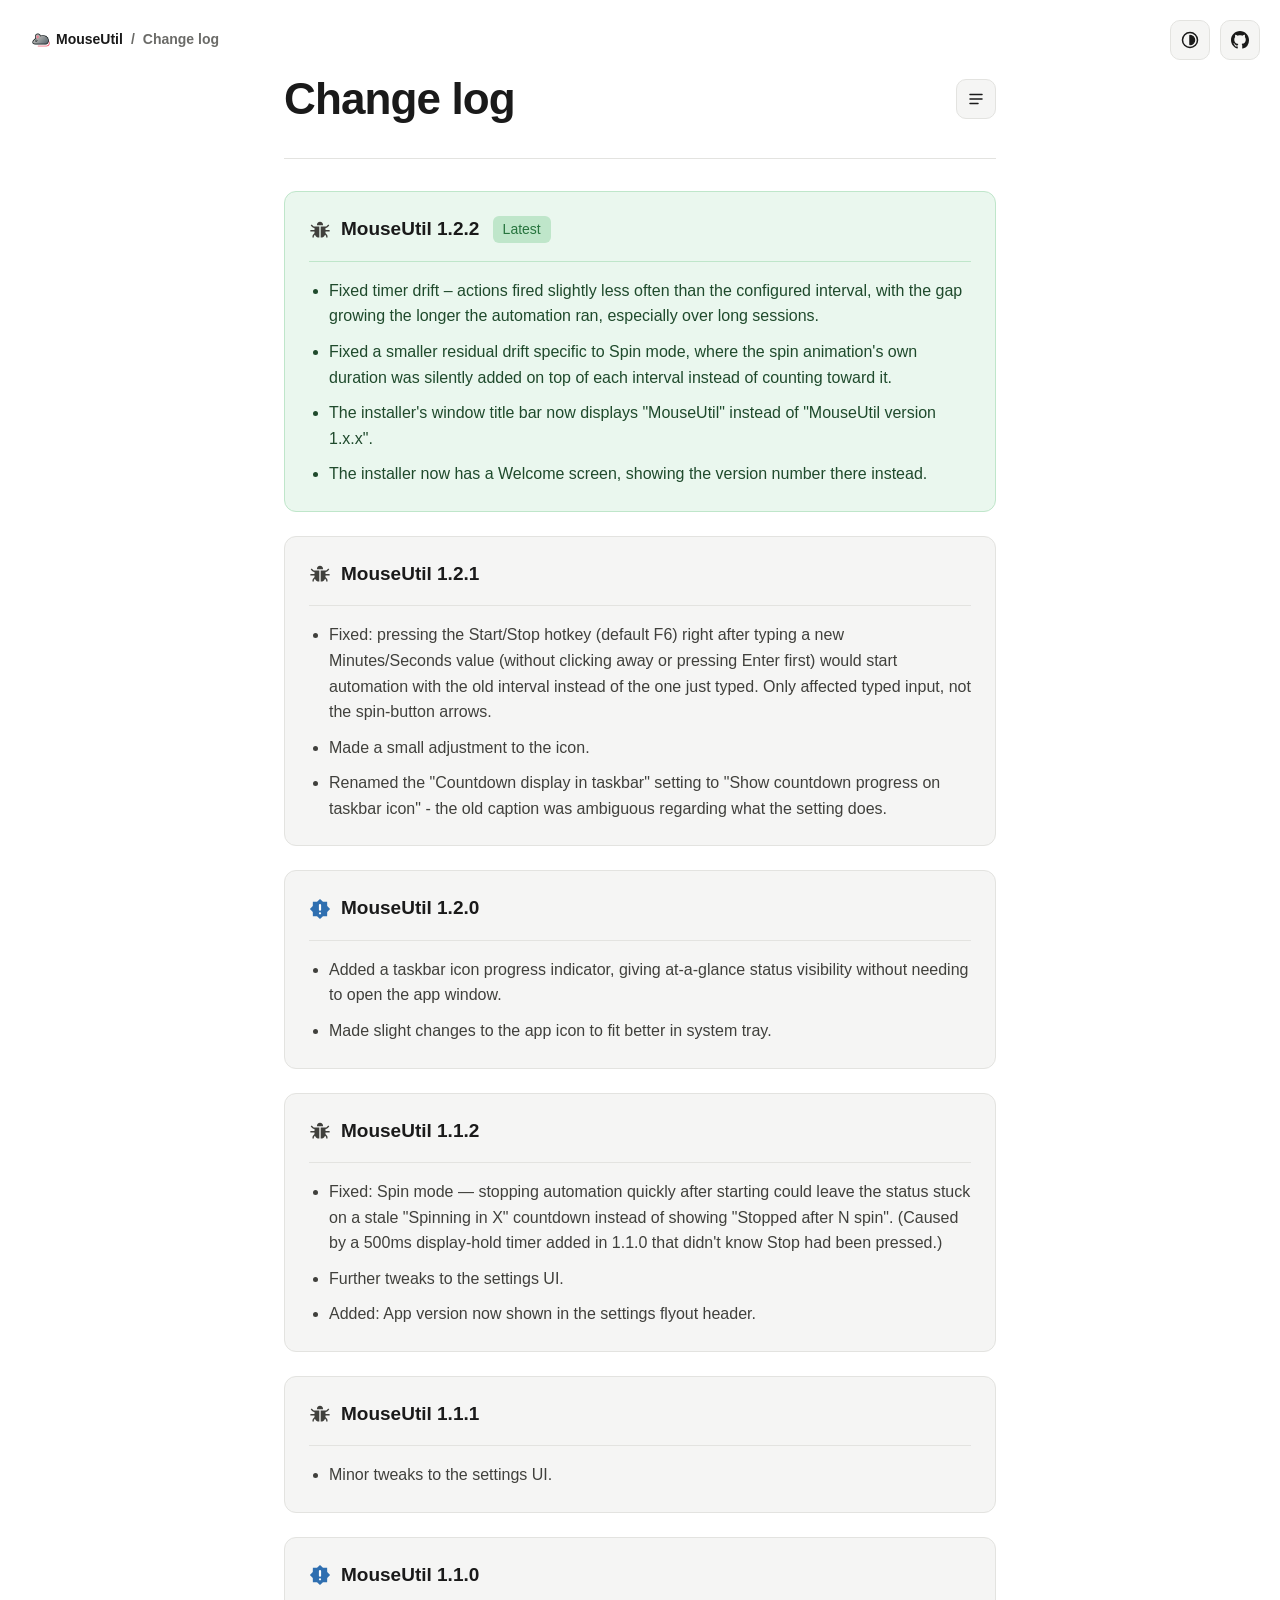
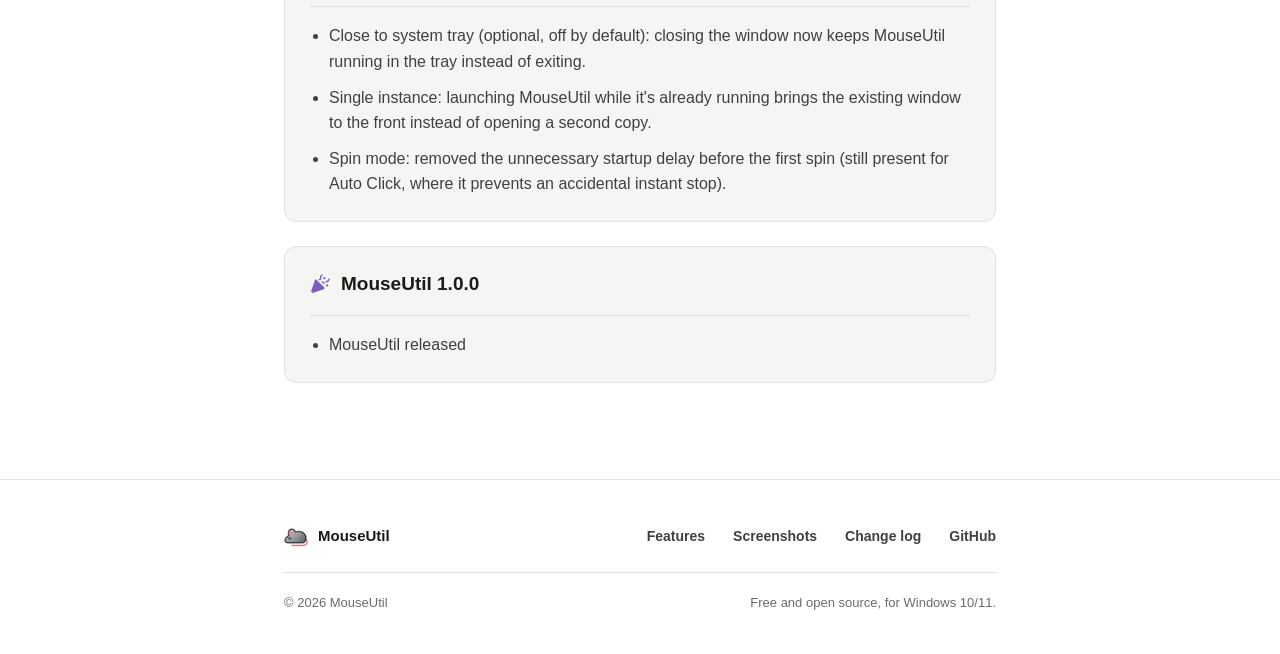
==== changelog.html @ 8df96397 "Add files via upload" ====
<!DOCTYPE html>
<html lang="en">
<head>
<meta charset="UTF-8">
<meta name="viewport" content="width=device-width, initial-scale=1.0">
<title>Change log · MouseUtil</title>
<link rel="stylesheet" href="theme.css">
<script>
(function(){
  try{
    var p = localStorage.getItem('mouseutil-theme');
    var eff = (p === 'light' || p === 'dark') ? p : (window.matchMedia('(prefers-color-scheme: light)').matches ? 'light' : 'dark');
    document.documentElement.setAttribute('data-theme', eff);
  }catch(e){}
})();
</script>
<style>
  *{box-sizing:border-box;}
  body{
    margin:0;
    background:var(--bg);
    color:var(--text);
    font-family: -apple-system, BlinkMacSystemFont, "Segoe UI", Roboto, Helvetica, Arial, sans-serif;
    line-height:1.6;
  }
  .wrap{
    max-width:760px;
    margin:0 auto;
    padding:64px 24px 72px;
  }
  h1{
    font-size:44px;
    font-weight:800;
    letter-spacing:-0.02em;
    margin:0;
  }
  .changelog-title-row{
    display:flex;
    align-items:center;
    justify-content:space-between;
    gap:16px;
    margin:0 0 24px;
  }
  .changelog-menu-wrap{
    position:relative;
    flex-shrink:0;
  }
  /* On this page the theme dropdown opens below the button (matching the
     releases jump-menu direction) instead of the site-wide left-opening
     default in theme.css. #theme-menu's id specificity wins over the
     .theme-menu class rules there, including their mobile media query. */
  #theme-menu{
    top:100%;
    right:0;
    left:auto;
    margin-right:0;
    margin-top:8px;
  }
  #changelog-menu-toggle:hover{
    border-color: var(--icon-accent);
    background: linear-gradient(color-mix(in srgb, var(--icon-accent) 15%, transparent), color-mix(in srgb, var(--icon-accent) 15%, transparent)), var(--card);
    color: var(--icon-accent);
  }
  #changelog-menu-toggle:active{
    border-color: var(--icon-accent);
    background: linear-gradient(color-mix(in srgb, var(--icon-accent) 28%, transparent), color-mix(in srgb, var(--icon-accent) 28%, transparent)), var(--card);
    color: var(--icon-accent);
  }
  .changelog-menu{
    position:absolute;
    top:100%;
    right:0;
    margin-top:8px;
    min-width:200px;
    max-height:320px;
    overflow-y:auto;
    background:var(--card);
    border:1px solid var(--border);
    border-radius:10px;
    padding:6px;
    display:none;
    flex-direction:column;
    gap:2px;
    box-shadow:0 10px 28px var(--shadow);
    z-index:1000;
  }
  .changelog-menu.open{
    display:flex;
  }
  .entry{
    scroll-margin-top:96px;
  }
  .divider{
    border:none;
    border-top:1px solid var(--border);
    margin:0 0 32px;
  }
  .entry{
    border:1px solid var(--border);
    background:var(--card);
    border-radius:12px;
    padding:22px 24px 24px;
    margin-bottom:24px;
  }
  .entry.latest{
    background:var(--green-bg);
    border-color:var(--green-border);
  }
  .entry-head{
    display:flex;
    align-items:center;
    gap:10px;
    margin-bottom:16px;
  }
  .entry-icon{
    width:22px;
    height:22px;
    display:inline-flex;
    align-items:center;
    justify-content:center;
    flex-shrink:0;
  }
  .entry-icon svg{
    width:100%;
    height:100%;
    display:block;
  }
  .icon-party{ color:var(--green); }
  .icon-badge{ color:var(--blue); }
  .icon-bug{ color:var(--text-secondary); }
  .icon-purple{ color:var(--purple); }
  [data-theme="dark"] .entry:not(.latest){
    background:#272725;
    border-color:#3a3a37;
  }
  [data-theme="dark"] .entry:not(.latest) .entry-divider{
    border-top-color:#454540;
  }
  .entry-title{
    font-size:19px;
    font-weight:700;
  }
  .latest-tag{
    display:inline-flex;
    align-items:center;
    color:var(--latest);
    font-weight:400;
    font-size:14px;
    background:var(--green-border);
    border-radius:6px;
    padding:2px 10px;
    margin-left:8px;
    position:relative;
    top:-1px;
  }
  .entry-divider{
    border:none;
    border-top:1px solid var(--border);
    margin:0 0 16px;
    opacity:1;
  }
  .entry.latest .entry-divider{
    border-top-color:var(--green-border);
  }
  [data-theme="light"] .latest-tag{
    color:#27743e;
  }
  ul{
    margin:0;
    padding-left:20px;
    color:var(--text-secondary);
  }
  .entry.latest ul{
    color:var(--latest-text);
  }
  li{
    margin-bottom:10px;
    font-size:16px;
  }
  li:last-child{
    margin-bottom:0;
  }
  @media (max-width:600px){
    h1{font-size:34px;}
    .wrap{padding:48px 20px 48px;}
    .entry{padding:18px 18px 20px;}
    .entry.latest .entry-head{
      position:relative;
    }
    .entry.latest .entry-title{
      padding-right:64px;
    }
    .entry.latest .latest-tag{
      position:absolute;
      top:50%;
      right:0;
      margin-left:0;
      transform:translateY(-50%);
    }
  }

  /* ============ FOOTER ============ */
  /* shared footer styles live in theme.css; this page's content column is narrower */
  .footer-inner{ max-width:760px; }
</style>
</head>
<body>
  <div class="breadcrumb">
    <a href="https://mouseutil.github.io" class="breadcrumb-link">
      <img src="logo-breadcrumbs.png" alt="" class="breadcrumb-logo">
      MouseUtil
    </a>
    <span class="breadcrumb-sep">/</span>
    <span class="breadcrumb-current">Change log</span>
  </div>
  <div class="top-bar">
    <div class="theme-switcher">
      <button id="theme-toggle" class="icon-btn" aria-haspopup="listbox" aria-expanded="false" aria-label="Change theme">
        <span class="theme-icon" aria-hidden="true"></span>
      </button>
      <div class="theme-menu" id="theme-menu" role="listbox">
        <button class="theme-option" data-value="light" role="option" aria-selected="false">
          <svg viewBox="0 0 24 24" fill="none" stroke="currentColor" stroke-width="2" stroke-linecap="round" stroke-linejoin="round"><circle cx="12" cy="12" r="4"></circle><line x1="12" y1="2" x2="12" y2="4"></line><line x1="12" y1="20" x2="12" y2="22"></line><line x1="4.22" y1="4.22" x2="5.64" y2="5.64"></line><line x1="18.36" y1="18.36" x2="19.78" y2="19.78"></line><line x1="2" y1="12" x2="4" y2="12"></line><line x1="20" y1="12" x2="22" y2="12"></line><line x1="4.22" y1="19.78" x2="5.64" y2="18.36"></line><line x1="18.36" y1="5.64" x2="19.78" y2="4.22"></line></svg>
          <span>Light</span>
        </button>
        <button class="theme-option" data-value="dark" role="option" aria-selected="false">
          <svg viewBox="0 0 24 24" fill="none" stroke="currentColor" stroke-width="2" stroke-linecap="round" stroke-linejoin="round"><path d="M21 12.79A9 9 0 1 1 11.21 3 7 7 0 0 0 21 12.79z"></path></svg>
          <span>Dark</span>
        </button>
        <button class="theme-option" data-value="system" role="option" aria-selected="false">
          <svg viewBox="0 0 24 24" fill="none" stroke="currentColor" stroke-width="2" stroke-linecap="round" stroke-linejoin="round"><rect x="2" y="3" width="20" height="14" rx="2"></rect><line x1="8" y1="21" x2="16" y2="21"></line><line x1="12" y1="17" x2="12" y2="21"></line></svg>
          <span>System</span>
        </button>
      </div>
    </div>
    <a href="https://github.com/MouseUtil/MouseUtil" class="icon-btn" aria-label="GitHub" target="_blank" rel="noopener noreferrer">
      <svg viewBox="0 0 24 24" fill="currentColor"><path d="M12 0C5.37 0 0 5.37 0 12c0 5.31 3.435 9.795 8.205 11.385.6.105.825-.255.825-.57 0-.285-.015-1.23-.015-2.235-3.015.555-3.795-.735-4.035-1.41-.135-.345-.72-1.41-1.23-1.695-.42-.225-1.02-.78-.015-.795.945-.015 1.62.87 1.845 1.23 1.08 1.815 2.805 1.305 3.495.99.105-.78.42-1.305.765-1.605-2.67-.3-5.46-1.335-5.46-5.925 0-1.305.465-2.385 1.23-3.225-.12-.3-.54-1.53.12-3.18 0 0 1.005-.315 3.3 1.23.96-.27 1.98-.405 3-.405s2.04.135 3 .405c2.295-1.56 3.3-1.23 3.3-1.23.66 1.65.24 2.88.12 3.18.765.84 1.23 1.905 1.23 3.225 0 4.605-2.805 5.625-5.475 5.925.435.375.81 1.11.81 2.25 0 1.635-.015 2.945-.015 3.35 0 .315.225.69.825.57A12.02 12.02 0 0024 12c0-6.63-5.37-12-12-12z"/></svg>
    </a>
  </div>
  <div class="wrap">
    <div class="changelog-title-row">
      <h1>Change log</h1>
      <div class="changelog-menu-wrap" id="changelog-menu-wrap">
        <button id="changelog-menu-toggle" class="icon-btn" aria-haspopup="listbox" aria-expanded="false" aria-label="Jump to a version">
          <svg viewBox="0 0 24 24" fill="none" stroke="currentColor" stroke-width="2" stroke-linecap="round">
            <line x1="4" y1="6" x2="20" y2="6"></line>
            <line x1="4" y1="12" x2="20" y2="12"></line>
            <line x1="4" y1="18" x2="14.7" y2="18"></line>
          </svg>
        </button>
        <div class="changelog-menu" id="changelog-menu" role="listbox">
          <button class="theme-option" role="option" data-target="v1-2-2">MouseUtil 1.2.2</button>
          <button class="theme-option" role="option" data-target="v1-2-1">MouseUtil 1.2.1</button>
          <button class="theme-option" role="option" data-target="v1-2-0">MouseUtil 1.2.0</button>
          <button class="theme-option" role="option" data-target="v1-1-2">MouseUtil 1.1.2</button>
          <button class="theme-option" role="option" data-target="v1-1-1">MouseUtil 1.1.1</button>
          <button class="theme-option" role="option" data-target="v1-1-0">MouseUtil 1.1.0</button>
          <button class="theme-option" role="option" data-target="v1-0-0">MouseUtil 1.0.0</button>
        </div>
      </div>
    </div>
    <hr class="divider">

    <div class="entry latest" id="v1-2-2">
      <div class="entry-head">
        <span class="entry-icon icon-bug"><svg viewBox="0 0 20 20" fill="none" xmlns="http://www.w3.org/2000/svg"><path d="M10 2.5c-1.734 0-2.812 1.197-2.812 3.125h5.625C12.813 3.697 11.734 2.5 10 2.5m5 8.75h3.75V10H15V8.122c.856-.019 1.494-.294 2.113-.913l1.325-1.325L17.553 5l-1.325 1.325c-.406.406-.753.55-1.325.55h-4.278v10c1.922 0 3.322-.975 3.969-2.647l.481.481c.406.407.55.754.55 1.325v.841h1.25v-.84c0-.907-.275-1.57-.916-2.21l-1.018-1.019q.057-.445.059-.931zM3.772 6.325 2.447 5l-.885.884L2.889 7.21c.618.62 1.256.891 2.112.913V10H1.25v1.25H5v.625q.002.486.06.931l-1.02 1.019c-.64.64-.915 1.303-.915 2.21v.84h1.25v-.84c0-.572.144-.922.55-1.326l.481-.48c.65 1.671 2.047 2.646 3.969 2.646v-10H5.097c-.572 0-.922-.144-1.325-.55" fill="currentColor"/></svg></span>
        <span class="entry-title">MouseUtil 1.2.2 <span class="latest-tag">Latest</span></span>
      </div>
      <hr class="entry-divider">
      <ul>
        <li>Fixed timer drift – actions fired slightly less often than the configured interval, with the gap growing the longer the automation ran, especially over long sessions.</li>
        <li>Fixed a smaller residual drift specific to Spin mode, where the spin animation's own duration was silently added on top of each interval instead of counting toward it.</li>
        <li>The installer's window title bar now displays "MouseUtil" instead of "MouseUtil version 1.x.x".</li>
        <li>The installer now has a Welcome screen, showing the version number there instead.</li>
      </ul>
    </div>

    <div class="entry" id="v1-2-1">
      <div class="entry-head">
        <span class="entry-icon icon-bug"><svg viewBox="0 0 20 20" fill="none" xmlns="http://www.w3.org/2000/svg"><path d="M10 2.5c-1.734 0-2.812 1.197-2.812 3.125h5.625C12.813 3.697 11.734 2.5 10 2.5m5 8.75h3.75V10H15V8.122c.856-.019 1.494-.294 2.113-.913l1.325-1.325L17.553 5l-1.325 1.325c-.406.406-.753.55-1.325.55h-4.278v10c1.922 0 3.322-.975 3.969-2.647l.481.481c.406.407.55.754.55 1.325v.841h1.25v-.84c0-.907-.275-1.57-.916-2.21l-1.018-1.019q.057-.445.059-.931zM3.772 6.325 2.447 5l-.885.884L2.889 7.21c.618.62 1.256.891 2.112.913V10H1.25v1.25H5v.625q.002.486.06.931l-1.02 1.019c-.64.64-.915 1.303-.915 2.21v.84h1.25v-.84c0-.572.144-.922.55-1.326l.481-.48c.65 1.671 2.047 2.646 3.969 2.646v-10H5.097c-.572 0-.922-.144-1.325-.55" fill="currentColor"/></svg></span>
        <span class="entry-title">MouseUtil 1.2.1</span>
      </div>
      <hr class="entry-divider">
      <ul>
        <li>Fixed: pressing the Start/Stop hotkey (default F6) right after typing a new Minutes/Seconds value (without clicking away or pressing Enter first) would start automation with the old interval instead of the one just typed. Only affected typed input, not the spin-button arrows.</li>
        <li>Made a small adjustment to the icon.</li>
        <li>Renamed the "Countdown display in taskbar" setting to "Show countdown progress on taskbar icon" - the old caption was ambiguous regarding what the setting does.</li>
      </ul>
    </div>

    <div class="entry" id="v1-2-0">
      <div class="entry-head">
        <span class="entry-icon icon-badge"><svg viewBox="0 0 24 24" xmlns="http://www.w3.org/2000/svg"><polygon points="23,12 19.85,8.75 19.78,4.22 15.25,4.15 12,1 8.75,4.15 4.22,4.22 4.15,8.75 1,12 4.15,15.25 4.22,19.78 8.75,19.85 12,23 15.25,19.85 19.78,19.78 19.85,15.25" fill="currentColor"></polygon><rect x="10.8" y="6.5" width="2.4" height="7.5" rx="1.2" fill="#fff"></rect><rect x="10.8" y="15.5" width="2.4" height="2.4" rx="1.2" fill="#fff"></rect></svg></span>
        <span class="entry-title">MouseUtil 1.2.0</span>
      </div>
      <hr class="entry-divider">
      <ul>
        <li>Added a taskbar icon progress indicator, giving at-a-glance status visibility without needing to open the app window.</li>
        <li>Made slight changes to the app icon to fit better in system tray.</li>
      </ul>
    </div>

    <div class="entry" id="v1-1-2">
      <div class="entry-head">
        <span class="entry-icon icon-bug"><svg viewBox="0 0 20 20" fill="none" xmlns="http://www.w3.org/2000/svg"><path d="M10 2.5c-1.734 0-2.812 1.197-2.812 3.125h5.625C12.813 3.697 11.734 2.5 10 2.5m5 8.75h3.75V10H15V8.122c.856-.019 1.494-.294 2.113-.913l1.325-1.325L17.553 5l-1.325 1.325c-.406.406-.753.55-1.325.55h-4.278v10c1.922 0 3.322-.975 3.969-2.647l.481.481c.406.407.55.754.55 1.325v.841h1.25v-.84c0-.907-.275-1.57-.916-2.21l-1.018-1.019q.057-.445.059-.931zM3.772 6.325 2.447 5l-.885.884L2.889 7.21c.618.62 1.256.891 2.112.913V10H1.25v1.25H5v.625q.002.486.06.931l-1.02 1.019c-.64.64-.915 1.303-.915 2.21v.84h1.25v-.84c0-.572.144-.922.55-1.326l.481-.48c.65 1.671 2.047 2.646 3.969 2.646v-10H5.097c-.572 0-.922-.144-1.325-.55" fill="currentColor"/></svg></span>
        <span class="entry-title">MouseUtil 1.1.2</span>
      </div>
      <hr class="entry-divider">
      <ul>
        <li>Fixed: Spin mode — stopping automation quickly after starting could leave the status stuck on a stale "Spinning in X" countdown instead of showing "Stopped after N spin". (Caused by a 500ms display-hold timer added in 1.1.0 that didn't know Stop had been pressed.)</li>
        <li>Further tweaks to the settings UI.</li>
        <li>Added: App version now shown in the settings flyout header.</li>
      </ul>
    </div>

    <div class="entry" id="v1-1-1">
      <div class="entry-head">
        <span class="entry-icon icon-bug"><svg viewBox="0 0 20 20" fill="none" xmlns="http://www.w3.org/2000/svg"><path d="M10 2.5c-1.734 0-2.812 1.197-2.812 3.125h5.625C12.813 3.697 11.734 2.5 10 2.5m5 8.75h3.75V10H15V8.122c.856-.019 1.494-.294 2.113-.913l1.325-1.325L17.553 5l-1.325 1.325c-.406.406-.753.55-1.325.55h-4.278v10c1.922 0 3.322-.975 3.969-2.647l.481.481c.406.407.55.754.55 1.325v.841h1.25v-.84c0-.907-.275-1.57-.916-2.21l-1.018-1.019q.057-.445.059-.931zM3.772 6.325 2.447 5l-.885.884L2.889 7.21c.618.62 1.256.891 2.112.913V10H1.25v1.25H5v.625q.002.486.06.931l-1.02 1.019c-.64.64-.915 1.303-.915 2.21v.84h1.25v-.84c0-.572.144-.922.55-1.326l.481-.48c.65 1.671 2.047 2.646 3.969 2.646v-10H5.097c-.572 0-.922-.144-1.325-.55" fill="currentColor"/></svg></span>
        <span class="entry-title">MouseUtil 1.1.1</span>
      </div>
      <hr class="entry-divider">
      <ul>
        <li>Minor tweaks to the settings UI.</li>
      </ul>
    </div>

    <div class="entry" id="v1-1-0">
      <div class="entry-head">
        <span class="entry-icon icon-badge"><svg viewBox="0 0 24 24" xmlns="http://www.w3.org/2000/svg"><polygon points="23,12 19.85,8.75 19.78,4.22 15.25,4.15 12,1 8.75,4.15 4.22,4.22 4.15,8.75 1,12 4.15,15.25 4.22,19.78 8.75,19.85 12,23 15.25,19.85 19.78,19.78 19.85,15.25" fill="currentColor"></polygon><rect x="10.8" y="6.5" width="2.4" height="7.5" rx="1.2" fill="#fff"></rect><rect x="10.8" y="15.5" width="2.4" height="2.4" rx="1.2" fill="#fff"></rect></svg></span>
        <span class="entry-title">MouseUtil 1.1.0</span>
      </div>
      <hr class="entry-divider">
      <ul>
        <li>Close to system tray (optional, off by default): closing the window now keeps MouseUtil running in the tray instead of exiting.</li>
        <li>Single instance: launching MouseUtil while it's already running brings the existing window to the front instead of opening a second copy.</li>
        <li>Spin mode: removed the unnecessary startup delay before the first spin (still present for Auto Click, where it prevents an accidental instant stop).</li>
      </ul>
    </div>

    <div class="entry" id="v1-0-0">
      <div class="entry-head">
        <span class="entry-icon icon-purple"><svg viewBox="0 0 20 20" xmlns="http://www.w3.org/2000/svg" fill="currentColor"><path d="m12.134 7.188 2.241 2.24-.884.884-2.241-2.24zm-6.821-.625L1.874 16.874l1.25 1.25 10.313-3.437.937-.938L6.25 5.625zm5.937-2.188V3.75c0-.9.35-1.25 1.25-1.25V1.25c-1.672 0-2.5.828-2.5 2.5v.625c0 .9-.35 1.25-1.25 1.25v1.25c1.672 0 2.5-.828 2.5-2.5M17.5 5c0 1.588-.913 2.5-2.5 2.5v1.25c2.278 0 3.75-1.472 3.75-3.75zm-3.437-1.25a.936.936 0 0 0-.938.938c0 .518.419.937.938.937A.936.936 0 0 0 15 4.688a.936.936 0 0 0-.937-.938m2.5 6.563a.936.936 0 0 0-.938.937c0 .519.419.938.938.938a.936.936 0 0 0 .937-.938.936.936 0 0 0-.937-.937"/></svg></span>
        <span class="entry-title">MouseUtil 1.0.0</span>
      </div>
      <hr class="entry-divider">
      <ul>
        <li>MouseUtil released</li>
      </ul>
    </div>

  </div>

  <footer class="site-footer">
    <div class="footer-inner">
      <div class="footer-row">
        <a href="index.html" class="footer-brand">
          <img src="logo-breadcrumbs.png" alt="">
          MouseUtil
        </a>
        <div class="footer-links">
          <a href="features.html">Features</a>
          <a href="screenshots.html">Screenshots</a>
          <a href="changelog.html">Change log</a>
          <a href="https://github.com/MouseUtil/MouseUtil" target="_blank" rel="noopener noreferrer">GitHub</a>
        </div>
      </div>
      <div class="footer-bottom">
        <span>© 2026 MouseUtil</span>
        <span>Free and open source, for Windows 10/11.</span>
      </div>
    </div>
  </footer>

  <script src="theme.js"></script>
  <script>
  (function(){
    var wrap = document.getElementById('changelog-menu-wrap');
    var titleRow = document.querySelector('.changelog-title-row');
    var topBar = document.querySelector('.top-bar');
    var themeSwitcher = document.querySelector('.theme-switcher');
    var toggle = document.getElementById('changelog-menu-toggle');
    var menu = document.getElementById('changelog-menu');
    if (!wrap || !titleRow || !topBar || !themeSwitcher || !toggle || !menu) return;

    var originalParent = wrap.parentNode;
    var originalNext = wrap.nextSibling;
    var pinned = false;
    var mobileQuery = window.matchMedia('(max-width:600px)');

    // When a dropdown option is picked, the button is force-pinned next to
    // the other top-bar buttons regardless of scroll position, until the
    // user scrolls back to the very top of the page.
    var forcedPinByMenu = false;
    var TOP_TOLERANCE = 4;
    // Guards against the case where scrollIntoView's own landing position
    // (e.g. for entries already near the top of the page) is itself within
    // TOP_TOLERANCE of 0 — without this, that landing would be mistaken for
    // the user manually scrolling back to the top and immediately undo the
    // pin it just set.
    var MENU_CLICK_COOLDOWN_MS = 600;
    var menuClickCooldownUntil = 0;

    function pin(){
      if (pinned) return;
      pinned = true;
      topBar.insertBefore(wrap, themeSwitcher);
    }
    function unpin(){
      if (!pinned) return;
      pinned = false;
      originalParent.insertBefore(wrap, originalNext);
    }
    function closeMenu(){
      menu.classList.remove('open');
      toggle.setAttribute('aria-expanded', 'false');
    }

    function update(){
      if (mobileQuery.matches){
        pin();
        return;
      }

      if (forcedPinByMenu){
        if (Date.now() >= menuClickCooldownUntil && window.scrollY <= TOP_TOLERANCE){
          forcedPinByMenu = false;
          // Fall through to the normal logic below, which will unpin since
          // we're back at the top.
        } else {
          pin();
          return;
        }
      }

      var titleRect = titleRow.getBoundingClientRect();
      var scrollThreshold = titleRect.bottom + window.scrollY;
      var pastScroll = window.scrollY > scrollThreshold;

      // Where the button's right edge would sit if inline (stable regardless
      // of whether it's currently there, since the flex row's own width
      // doesn't depend on how many children it has).
      var buttonRight = titleRect.right;

      // Left edge of the theme+GitHub cluster, corrected to exclude the
      // hamburger's own contribution when it's currently pinned (so the gap
      // measurement reflects the "unpinned" layout consistently).
      var topBarLeft = topBar.getBoundingClientRect().left;
      if (pinned){
        var wrapWidth = wrap.getBoundingClientRect().width;
        var gapPx = parseFloat(getComputedStyle(topBar).gap) || 10;
        topBarLeft += wrapWidth + gapPx;
      }

      var gap = topBarLeft - buttonRight;
      var MIN_GAP_PIN = 24;
      var MIN_GAP_UNPIN = 40;
      var crowded = pinned ? (gap < MIN_GAP_UNPIN) : (gap < MIN_GAP_PIN);

      if (pastScroll || crowded) pin(); else unpin();
    }

    window.addEventListener('scroll', update, { passive: true });
    window.addEventListener('resize', update);
    update();

    if (window.MouseUtilDropdowns) window.MouseUtilDropdowns.register(closeMenu);

    toggle.addEventListener('click', function(e){
      e.stopPropagation();
      var isOpen = menu.classList.contains('open');
      if (isOpen) closeMenu();
      else {
        if (window.MouseUtilDropdowns) window.MouseUtilDropdowns.closeOthers(closeMenu);
        menu.classList.add('open');
        toggle.setAttribute('aria-expanded', 'true');
      }
    });

    document.addEventListener('click', function(e){
      if (!wrap.contains(e.target)) closeMenu();
    });

    document.addEventListener('keydown', function(e){
      if (e.key === 'Escape') closeMenu();
    });

    menu.querySelectorAll('[data-target]').forEach(function(opt){
      opt.addEventListener('click', function(){
        var target = document.getElementById(opt.getAttribute('data-target'));
        if (target) target.scrollIntoView({ behavior: 'smooth', block: 'start' });
        forcedPinByMenu = true;
        menuClickCooldownUntil = Date.now() + MENU_CLICK_COOLDOWN_MS;
        pin();
        closeMenu();
      });
    });
  })();
  </script>
</body>
</html>
---- theme.css ----
/* Shared theme variables + toggle dropdown styling, used by all MouseUtil pages */

:root,
[data-theme="dark"]{
  --bg: #191919;
  --text: #f5f5f4;
  --text-secondary: #d4d4d1;
  --muted: #9a9a97;
  --border: #2c2c29;
  --green: #4fae63;
  --green-btn: #2fd66b;
  --card: #1f1f1e;
  --blue: #5b9bd5;
  --amber: #d9a441;
  --purple: #9d7be0;
  --green-bg: #1f3327;
  --green-border: #2f4a35;
  --latest: #6fbf7f;
  --latest-text: #dbe9dd;
  --hover-bg: #262624;
  --hover-border: #3a3a37;
  --shadow: rgba(0,0,0,0.45);
  --icon-accent: #6fb3ee;
}

[data-theme="light"]{
  --bg: #ffffff;
  --text: #1a1a1a;
  --text-secondary: #40403c;
  --muted: #6b6b68;
  --border: #e3e3e0;
  --green: #2f9e4f;
  --green-btn: #22b455;
  --card: #f5f5f4;
  --blue: #2f6fb0;
  --amber: #a5730a;
  --purple: #7c5cbf;
  --green-bg: #eaf7ee;
  --green-border: #bfe6ca;
  --latest: #2f9e4f;
  --latest-text: #1f4a2c;
  --hover-bg: #eeeeec;
  --hover-border: #d3d3cf;
  --shadow: rgba(0,0,0,0.12);
  --icon-accent: #2f6fb0;
}

body{
  transition: background .2s ease, color .2s ease;
}

.top-bar{
  position: fixed;
  top: 20px;
  right: 20px;
  display: flex;
  align-items: center;
  gap: 10px;
  z-index: 1000;
}

.breadcrumb{
  position: fixed;
  top: 20px;
  left: 20px;
  z-index: 1000;
  display: flex;
  align-items: center;
  gap: 8px;
  background: var(--bg);
  border-radius: 10px;
  padding: 10px 12px;
  font-size: 14px;
  font-weight: 600;
  line-height: 1;
}

.breadcrumb-link{
  display: flex;
  align-items: center;
  gap: 6px;
  color: var(--text);
  text-decoration: none;
}

.breadcrumb-link:hover{
  color: var(--muted);
}

.breadcrumb-logo{
  width: 18px;
  height: 18px;
  display: block;
}

.breadcrumb-sep{
  color: var(--muted);
}

.breadcrumb-current{
  color: var(--muted);
}

.theme-switcher{
  position: relative;
}

.icon-btn{
  width: 40px;
  height: 40px;
  border-radius: 10px;
  border: 1px solid var(--border);
  background: var(--card);
  color: var(--text);
  display: flex;
  align-items: center;
  justify-content: center;
  cursor: pointer;
  padding: 0;
  text-decoration: none;
  transition: border-color .15s ease, background .15s ease, color .15s ease, transform .1s ease;
}
.icon-btn:hover{
  border-color: var(--icon-accent);
}
.icon-btn svg{
  width: 18px;
  height: 18px;
  display: block;
}

/* GitHub link button: the whole button fills solid with the accent color on
   hover (it navigates away in a new tab). The icon switches to --bg so it
   stays legible against the accent fill: dark in dark mode (light blue bg),
   light in light mode (darker blue bg) — always high-contrast either way. */
.top-bar > a.icon-btn:hover{
  background: var(--icon-accent);
  border-color: var(--icon-accent);
  color: var(--bg);
}

/* Theme toggle button: tinted background on hover/active, matching the
   download button's interaction style but with the blue accent color, and
   the icon itself turns accent-blue too — signaling this is an in-page
   dropdown rather than a navigating link. */
#theme-toggle:hover{
  border-color: var(--icon-accent);
  background: linear-gradient(color-mix(in srgb, var(--icon-accent) 15%, transparent), color-mix(in srgb, var(--icon-accent) 15%, transparent)), var(--card);
  color: var(--icon-accent);
}
#theme-toggle:active{
  border-color: var(--icon-accent);
  background: linear-gradient(color-mix(in srgb, var(--icon-accent) 28%, transparent), color-mix(in srgb, var(--icon-accent) 28%, transparent)), var(--card);
  color: var(--icon-accent);
}

#theme-toggle .theme-icon{
  display: flex;
  align-items: center;
  justify-content: center;
}
#theme-toggle .theme-icon svg{
  width: 18px;
  height: 18px;
  display: block;
}

.theme-menu{
  position: absolute;
  top: 0;
  right: 100%;
  margin-right: 8px;
  min-width: 150px;
  background: var(--card);
  border: 1px solid var(--border);
  border-radius: 10px;
  padding: 6px;
  display: none;
  flex-direction: column;
  gap: 2px;
  box-shadow: 0 10px 28px var(--shadow);
}
.theme-menu.open{
  display: flex;
}

.theme-option{
  display: flex;
  align-items: center;
  gap: 10px;
  padding: 8px 10px;
  border-radius: 7px;
  border: none;
  background: transparent;
  color: var(--text);
  font-family: inherit;
  font-size: 14px;
  font-weight: 500;
  cursor: pointer;
  text-align: left;
  width: 100%;
}
.theme-option:hover{
  background: var(--hover-bg);
}
.theme-option svg{
  width: 16px;
  height: 16px;
  flex-shrink: 0;
}
.theme-option.active{
  color: var(--icon-accent);
}

.page-footer{
  text-align: center;
  color: var(--muted);
  font-size: 13px;
  margin-top: 48px;
  padding-bottom: 48px;
}

/* ============ FOOTER (shared across all pages) ============ */
.site-footer{
  border-top: 1px solid var(--border);
  padding: 44px 0 40px;
}
.footer-inner{
  max-width: 1120px;
  margin: 0 auto;
  padding: 0 24px;
}
.footer-row{
  display: flex;
  justify-content: space-between;
  align-items: center;
  flex-wrap: wrap;
  gap: 20px;
  margin-bottom: 24px;
}
.footer-brand{
  display: flex;
  align-items: center;
  gap: 10px;
  font-weight: 700;
  font-size: 15px;
  text-decoration: none;
  color: var(--text);
}
.footer-brand img{ width: 24px; height: 24px; }
.footer-links{
  display: flex;
  gap: 28px;
  flex-wrap: wrap;
}
.footer-links a{
  font-size: 14px;
  font-weight: 600;
  text-decoration: none;
  color: var(--text-secondary);
}
.footer-links a:hover{ color: var(--text); }
.footer-bottom{
  display: flex;
  justify-content: space-between;
  flex-wrap: wrap;
  gap: 12px;
  font-size: 13px;
  color: var(--muted);
  padding-top: 20px;
  border-top: 1px solid var(--border);
}
.footer-bottom a{ color: var(--muted); text-decoration: none; }
.footer-bottom a:hover{ color: var(--text-secondary); }
@media (max-width:600px){
  .footer-row{ flex-direction: column; align-items: flex-start; }
  .footer-links{
    flex-wrap: nowrap;
    justify-content: space-between;
    width: 100%;
    gap: 10px;
  }
  .footer-links a{ font-size: 13px; }
}

@media (max-width:600px){
  .top-bar{
    top: 14px;
    right: 14px;
    gap: 8px;
  }
  .icon-btn{
    width: 36px;
    height: 36px;
    border-radius: 9px;
  }
  .icon-btn svg{
    width: 16px;
    height: 16px;
  }
  .theme-menu{
    margin-right: 6px;
  }
  .breadcrumb{
    top: 14px;
    left: 14px;
    padding: 8px 10px;
    font-size: 13px;
  }
  .breadcrumb-logo{
    width: 16px;
    height: 16px;
  }
}
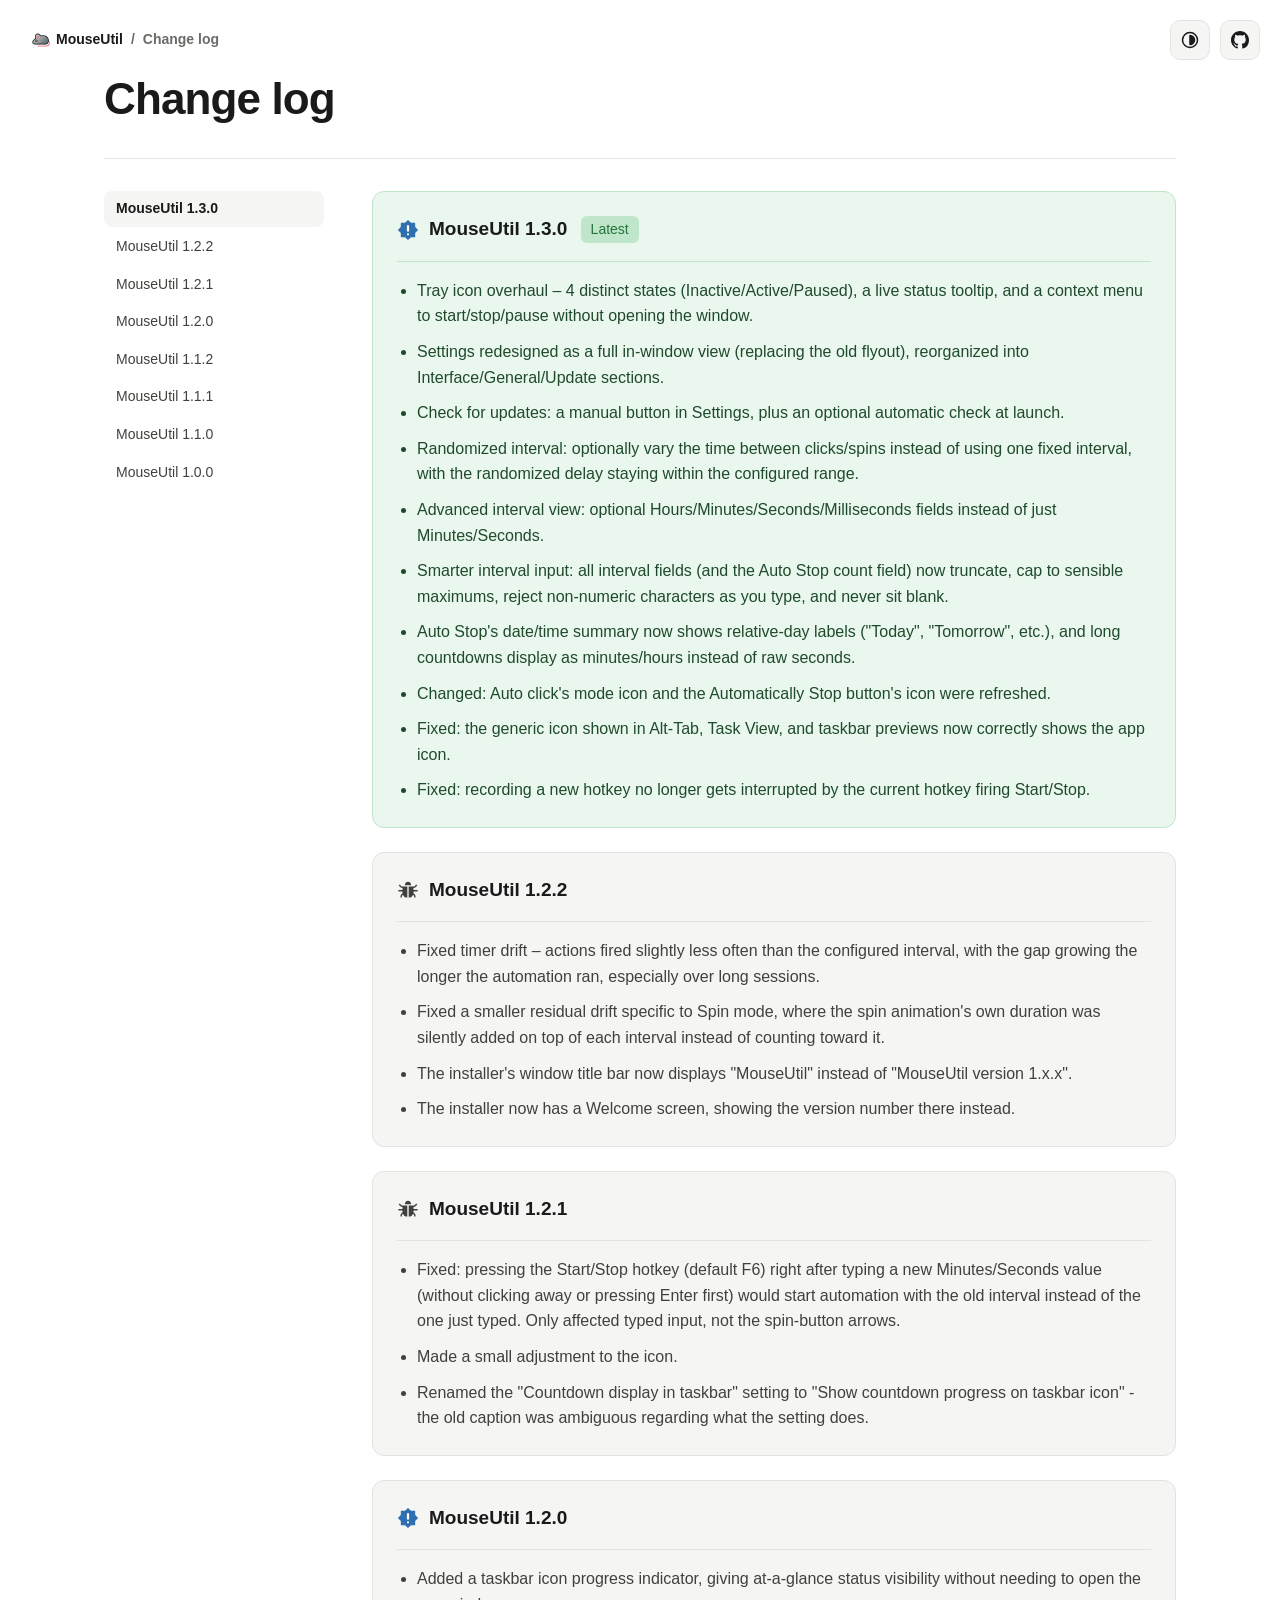
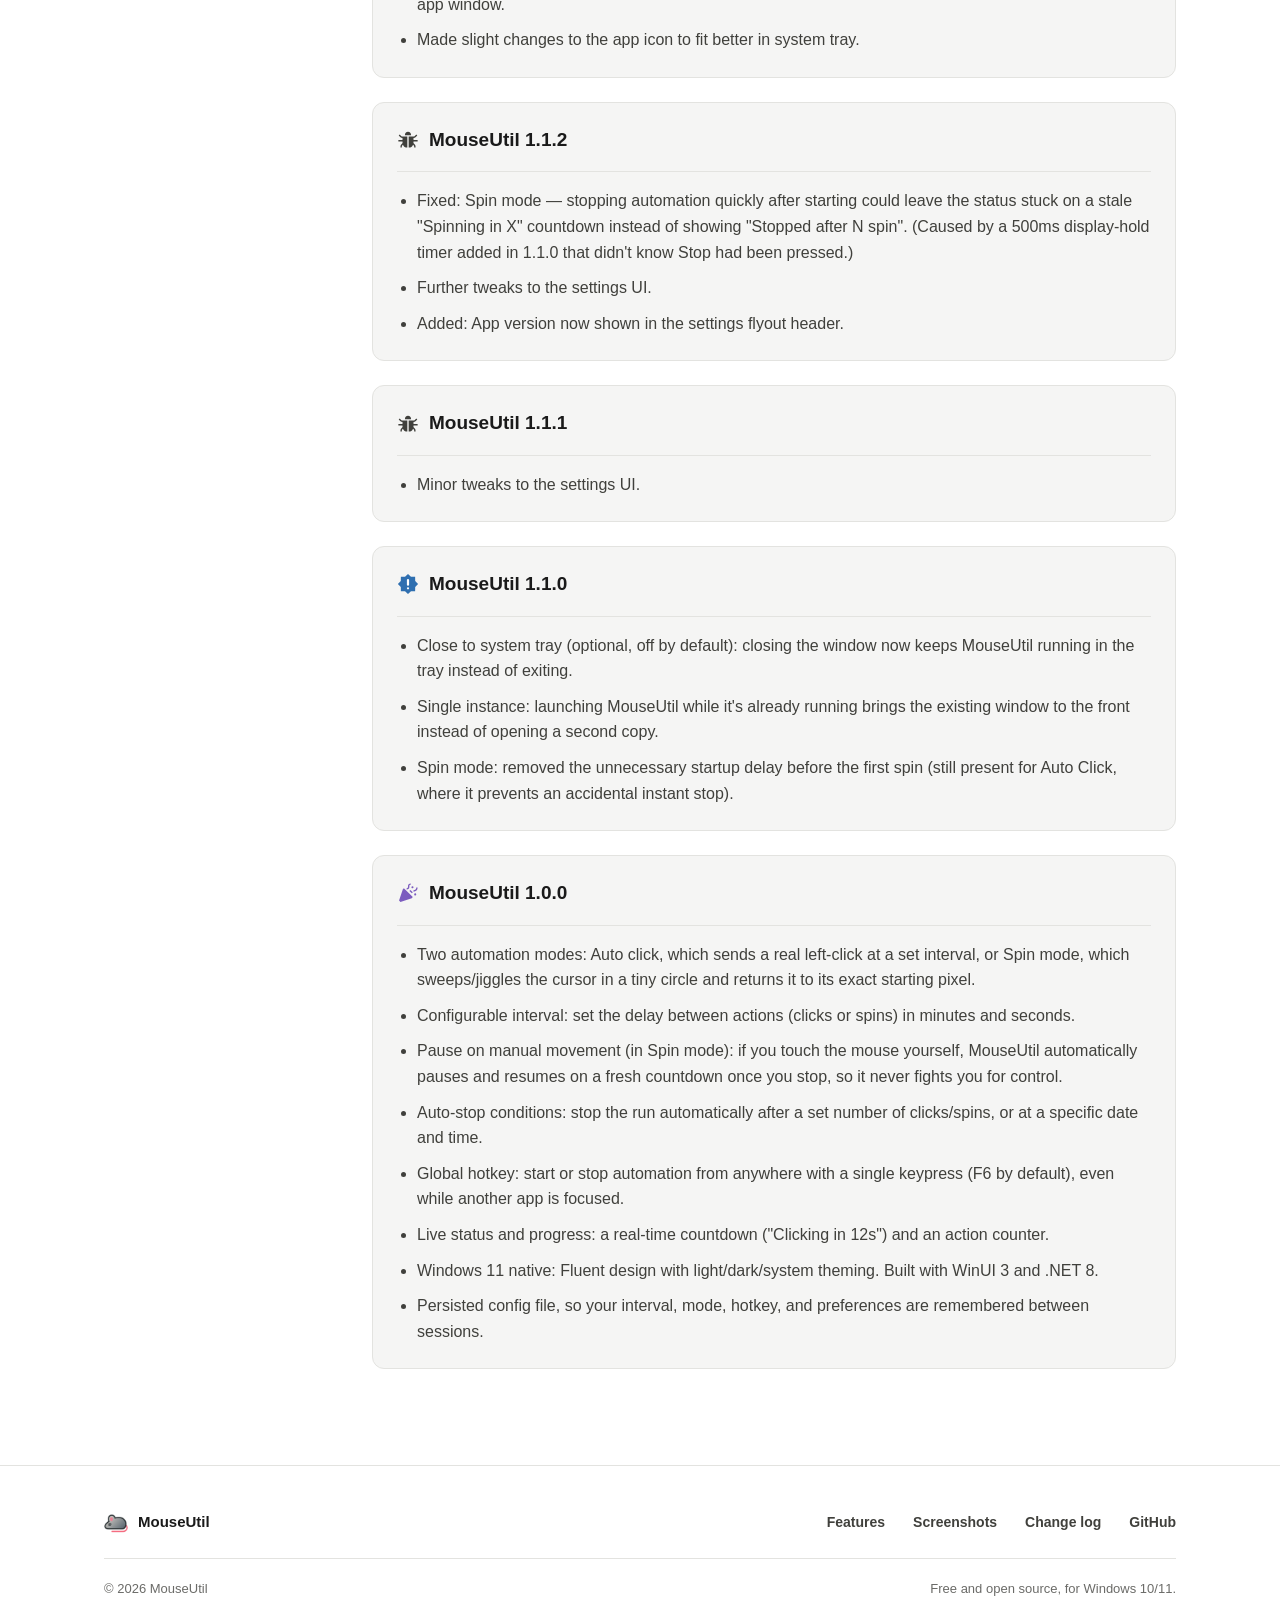
==== commit 048dfbc1: "Add files via upload" ====
--- a/changelog.html
+++ b/changelog.html
@@ -24,7 +24,7 @@
     line-height:1.6;
   }
   .wrap{
-    max-width:760px;
+    max-width:1120px;
     margin:0 auto;
     padding:64px 24px 72px;
   }
@@ -180,6 +180,48 @@
   li:last-child{
     margin-bottom:0;
   }
+  /* ============ TWO-COLUMN LAYOUT (sidebar on regular screens) ============ */
+  .changelog-layout{
+    display:grid;
+    grid-template-columns:220px minmax(0,1fr);
+    gap:48px;
+    align-items:start;
+  }
+  .changelog-sidebar{
+    display:flex;
+    flex-direction:column;
+    gap:2px;
+    position:sticky;
+    top:32px;
+  }
+  .sidebar-link{
+    display:block;
+    padding:8px 12px;
+    border-radius:8px;
+    color:var(--text-secondary);
+    text-decoration:none;
+    font-size:14px;
+    font-weight:500;
+    line-height:1.4;
+  }
+  .sidebar-link:hover{
+    background:var(--card);
+    color:var(--text);
+  }
+  .sidebar-link.active{
+    background:var(--card);
+    color:var(--text);
+    font-weight:700;
+  }
+  /* Hamburger + dropdown menu is the compact, small-screen equivalent of
+     the sidebar above; only one of the two is shown at a time. */
+  @media (min-width:861px){
+    .changelog-menu-wrap{ display:none; }
+  }
+  @media (max-width:860px){
+    .changelog-layout{ grid-template-columns:1fr; gap:0; }
+    .changelog-sidebar{ display:none; }
+  }
   @media (max-width:600px){
     h1{font-size:34px;}
     .wrap{padding:48px 20px 48px;}
@@ -200,8 +242,7 @@
   }
 
   /* ============ FOOTER ============ */
-  /* shared footer styles live in theme.css; this page's content column is narrower */
-  .footer-inner{ max-width:760px; }
+  /* shared footer styles live in theme.css, at the same 1120px width as this page */
 </style>
 </head>
 <body>
@@ -249,6 +290,7 @@
           </svg>
         </button>
         <div class="changelog-menu" id="changelog-menu" role="listbox">
+          <button class="theme-option" role="option" data-target="v1-3-0">MouseUtil 1.3.0</button>
           <button class="theme-option" role="option" data-target="v1-2-2">MouseUtil 1.2.2</button>
           <button class="theme-option" role="option" data-target="v1-2-1">MouseUtil 1.2.1</button>
           <button class="theme-option" role="option" data-target="v1-2-0">MouseUtil 1.2.0</button>
@@ -261,10 +303,44 @@
     </div>
     <hr class="divider">
 
-    <div class="entry latest" id="v1-2-2">
+    <div class="changelog-layout">
+      <nav class="changelog-sidebar" aria-label="Releases">
+        <a class="sidebar-link" href="#v1-3-0" data-target="v1-3-0">MouseUtil 1.3.0</a>
+        <a class="sidebar-link" href="#v1-2-2" data-target="v1-2-2">MouseUtil 1.2.2</a>
+        <a class="sidebar-link" href="#v1-2-1" data-target="v1-2-1">MouseUtil 1.2.1</a>
+        <a class="sidebar-link" href="#v1-2-0" data-target="v1-2-0">MouseUtil 1.2.0</a>
+        <a class="sidebar-link" href="#v1-1-2" data-target="v1-1-2">MouseUtil 1.1.2</a>
+        <a class="sidebar-link" href="#v1-1-1" data-target="v1-1-1">MouseUtil 1.1.1</a>
+        <a class="sidebar-link" href="#v1-1-0" data-target="v1-1-0">MouseUtil 1.1.0</a>
+        <a class="sidebar-link" href="#v1-0-0" data-target="v1-0-0">MouseUtil 1.0.0</a>
+      </nav>
+
+      <div class="changelog-entries">
+
+    <div class="entry latest" id="v1-3-0">
+      <div class="entry-head">
+        <span class="entry-icon icon-badge"><svg viewBox="0 0 24 24" xmlns="http://www.w3.org/2000/svg"><polygon points="23,12 19.85,8.75 19.78,4.22 15.25,4.15 12,1 8.75,4.15 4.22,4.22 4.15,8.75 1,12 4.15,15.25 4.22,19.78 8.75,19.85 12,23 15.25,19.85 19.78,19.78 19.85,15.25" fill="currentColor"></polygon><rect x="10.8" y="6.5" width="2.4" height="7.5" rx="1.2" fill="#fff"></rect><rect x="10.8" y="15.5" width="2.4" height="2.4" rx="1.2" fill="#fff"></rect></svg></span>
+        <span class="entry-title">MouseUtil 1.3.0 <span class="latest-tag">Latest</span></span>
+      </div>
+      <hr class="entry-divider">
+      <ul>
+        <li>Tray icon overhaul – 4 distinct states (Inactive/Active/Paused), a live status tooltip, and a context menu to start/stop/pause without opening the window.</li>
+        <li>Settings redesigned as a full in-window view (replacing the old flyout), reorganized into Interface/General/Update sections.</li>
+        <li>Check for updates: a manual button in Settings, plus an optional automatic check at launch.</li>
+        <li>Randomized interval: optionally vary the time between clicks/spins instead of using one fixed interval, with the randomized delay staying within the configured range.</li>
+        <li>Advanced interval view: optional Hours/Minutes/Seconds/Milliseconds fields instead of just Minutes/Seconds.</li>
+        <li>Smarter interval input: all interval fields (and the Auto Stop count field) now truncate, cap to sensible maximums, reject non-numeric characters as you type, and never sit blank.</li>
+        <li>Auto Stop's date/time summary now shows relative-day labels ("Today", "Tomorrow", etc.), and long countdowns display as minutes/hours instead of raw seconds.</li>
+        <li>Changed: Auto click's mode icon and the Automatically Stop button's icon were refreshed.</li>
+        <li>Fixed: the generic icon shown in Alt-Tab, Task View, and taskbar previews now correctly shows the app icon.</li>
+        <li>Fixed: recording a new hotkey no longer gets interrupted by the current hotkey firing Start/Stop.</li>
+      </ul>
+    </div>
+
+    <div class="entry" id="v1-2-2">
       <div class="entry-head">
         <span class="entry-icon icon-bug"><svg viewBox="0 0 20 20" fill="none" xmlns="http://www.w3.org/2000/svg"><path d="M10 2.5c-1.734 0-2.812 1.197-2.812 3.125h5.625C12.813 3.697 11.734 2.5 10 2.5m5 8.75h3.75V10H15V8.122c.856-.019 1.494-.294 2.113-.913l1.325-1.325L17.553 5l-1.325 1.325c-.406.406-.753.55-1.325.55h-4.278v10c1.922 0 3.322-.975 3.969-2.647l.481.481c.406.407.55.754.55 1.325v.841h1.25v-.84c0-.907-.275-1.57-.916-2.21l-1.018-1.019q.057-.445.059-.931zM3.772 6.325 2.447 5l-.885.884L2.889 7.21c.618.62 1.256.891 2.112.913V10H1.25v1.25H5v.625q.002.486.06.931l-1.02 1.019c-.64.64-.915 1.303-.915 2.21v.84h1.25v-.84c0-.572.144-.922.55-1.326l.481-.48c.65 1.671 2.047 2.646 3.969 2.646v-10H5.097c-.572 0-.922-.144-1.325-.55" fill="currentColor"/></svg></span>
-        <span class="entry-title">MouseUtil 1.2.2 <span class="latest-tag">Latest</span></span>
+        <span class="entry-title">MouseUtil 1.2.2</span>
       </div>
       <hr class="entry-divider">
       <ul>
@@ -344,8 +420,18 @@
       </div>
       <hr class="entry-divider">
       <ul>
-        <li>MouseUtil released</li>
-      </ul>
+        <li>Two automation modes: Auto click, which sends a real left-click at a set interval, or Spin mode, which sweeps/jiggles the cursor in a tiny circle and returns it to its exact starting pixel.</li>
+        <li>Configurable interval: set the delay between actions (clicks or spins) in minutes and seconds.</li>
+        <li>Pause on manual movement (in Spin mode): if you touch the mouse yourself, MouseUtil automatically pauses and resumes on a fresh countdown once you stop, so it never fights you for control.</li>
+        <li>Auto-stop conditions: stop the run automatically after a set number of clicks/spins, or at a specific date and time.</li>
+        <li>Global hotkey: start or stop automation from anywhere with a single keypress (F6 by default), even while another app is focused.</li>
+        <li>Live status and progress: a real-time countdown ("Clicking in 12s") and an action counter.</li>
+        <li>Windows 11 native: Fluent design with light/dark/system theming. Built with WinUI 3 and .NET 8.</li>
+        <li>Persisted config file, so your interval, mode, hotkey, and preferences are remembered between sessions.</li>
+      </ul>
+    </div>
+
+      </div>
     </div>
 
   </div>
@@ -496,5 +582,43 @@
     });
   })();
   </script>
+  <script>
+  (function(){
+    var links = Array.prototype.slice.call(document.querySelectorAll('.sidebar-link'));
+    if (!links.length) return;
+
+    links.forEach(function(link){
+      link.addEventListener('click', function(e){
+        e.preventDefault();
+        var target = document.getElementById(link.getAttribute('data-target'));
+        if (target) target.scrollIntoView({ behavior: 'smooth', block: 'start' });
+        history.replaceState(null, '', '#' + link.getAttribute('data-target'));
+      });
+    });
+
+    var entries = links
+      .map(function(link){ return document.getElementById(link.getAttribute('data-target')); })
+      .filter(Boolean);
+
+    function setActive(id){
+      links.forEach(function(link){
+        link.classList.toggle('active', link.getAttribute('data-target') === id);
+      });
+    }
+
+    if ('IntersectionObserver' in window){
+      var observer = new IntersectionObserver(function(observed){
+        var visible = observed.filter(function(item){ return item.isIntersecting; });
+        if (visible.length){
+          visible.sort(function(a, b){ return a.boundingClientRect.top - b.boundingClientRect.top; });
+          setActive(visible[0].target.id);
+        }
+      }, { rootMargin: '-15% 0px -70% 0px', threshold: 0 });
+      entries.forEach(function(entry){ observer.observe(entry); });
+    } else {
+      setActive(entries.length ? entries[0].id : null);
+    }
+  })();
+  </script>
 </body>
 </html>
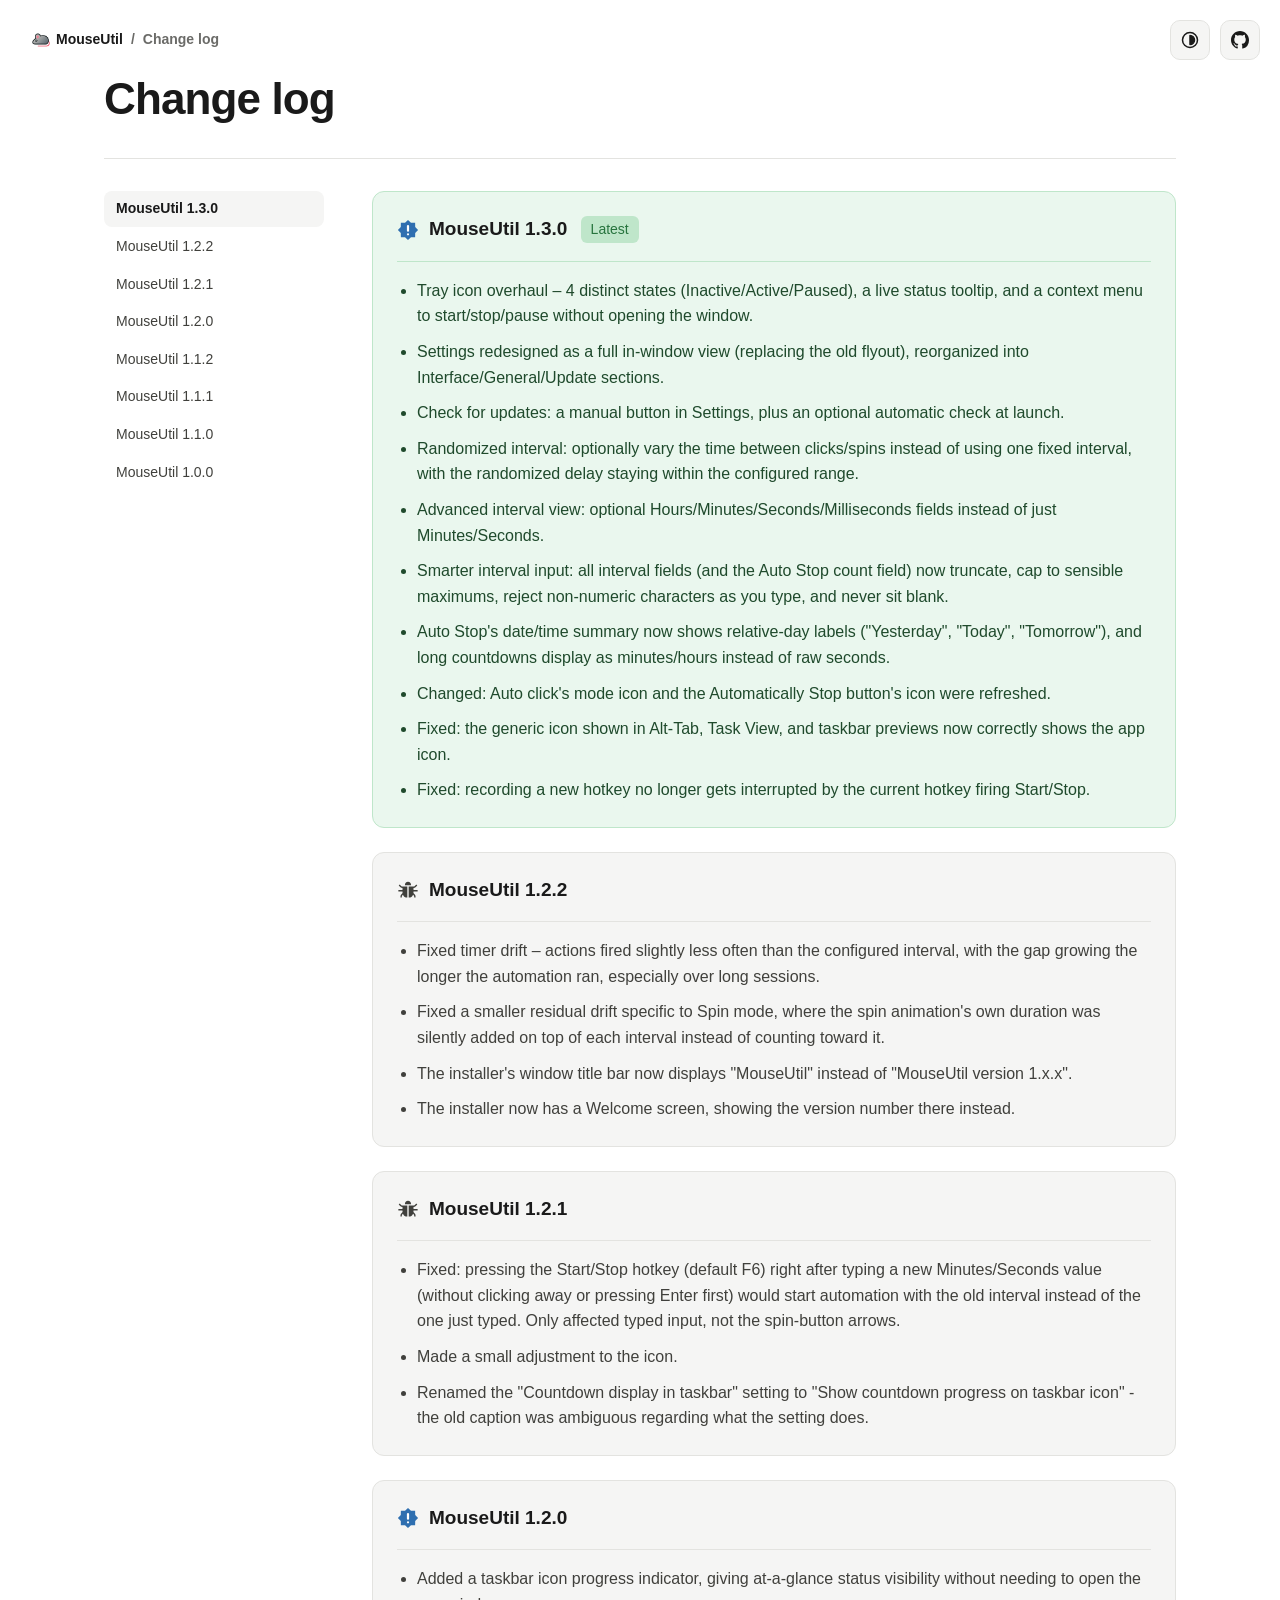
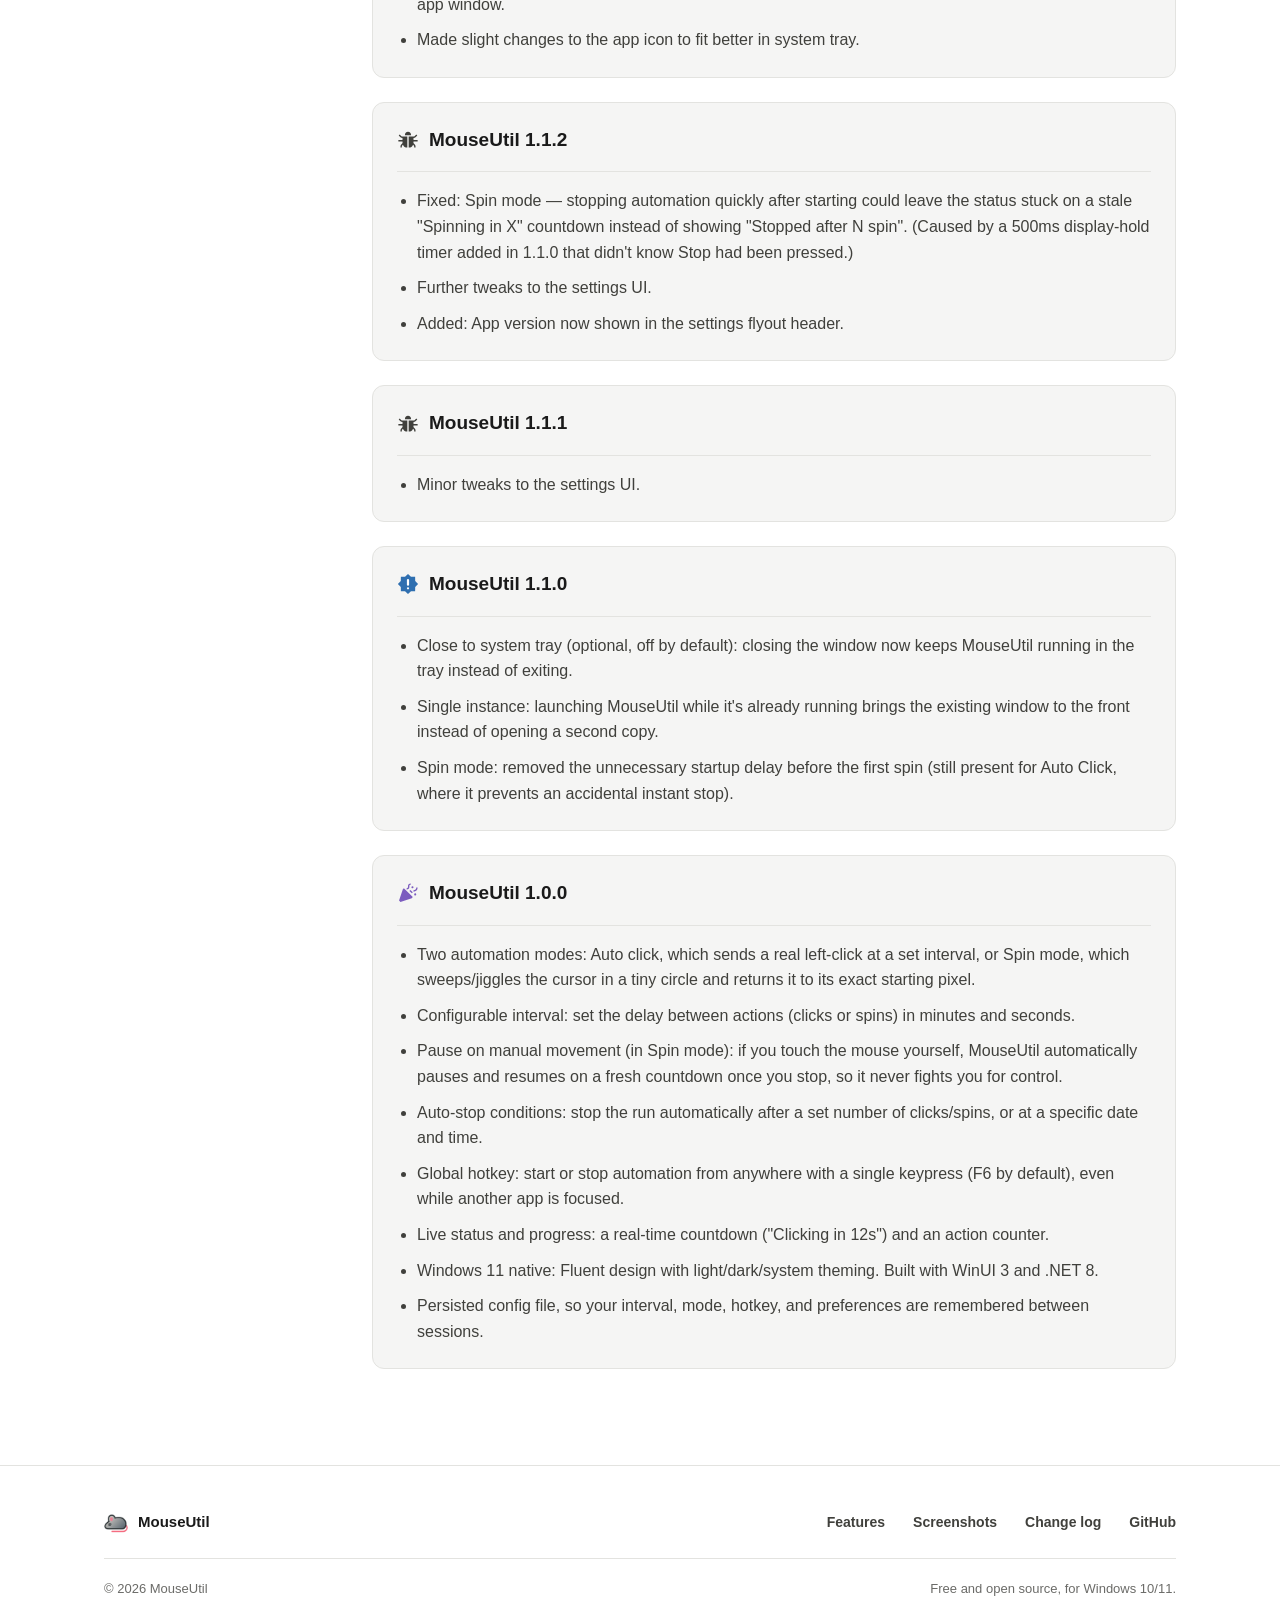
==== commit 5b45a161: "Update relative-day labels in Auto Stop summary" ====
--- a/changelog.html
+++ b/changelog.html
@@ -330,7 +330,7 @@
         <li>Randomized interval: optionally vary the time between clicks/spins instead of using one fixed interval, with the randomized delay staying within the configured range.</li>
         <li>Advanced interval view: optional Hours/Minutes/Seconds/Milliseconds fields instead of just Minutes/Seconds.</li>
         <li>Smarter interval input: all interval fields (and the Auto Stop count field) now truncate, cap to sensible maximums, reject non-numeric characters as you type, and never sit blank.</li>
-        <li>Auto Stop's date/time summary now shows relative-day labels ("Today", "Tomorrow", etc.), and long countdowns display as minutes/hours instead of raw seconds.</li>
+        <li>Auto Stop's date/time summary now shows relative-day labels ("Yesterday", "Today", "Tomorrow"), and long countdowns display as minutes/hours instead of raw seconds.</li>
         <li>Changed: Auto click's mode icon and the Automatically Stop button's icon were refreshed.</li>
         <li>Fixed: the generic icon shown in Alt-Tab, Task View, and taskbar previews now correctly shows the app icon.</li>
         <li>Fixed: recording a new hotkey no longer gets interrupted by the current hotkey firing Start/Stop.</li>
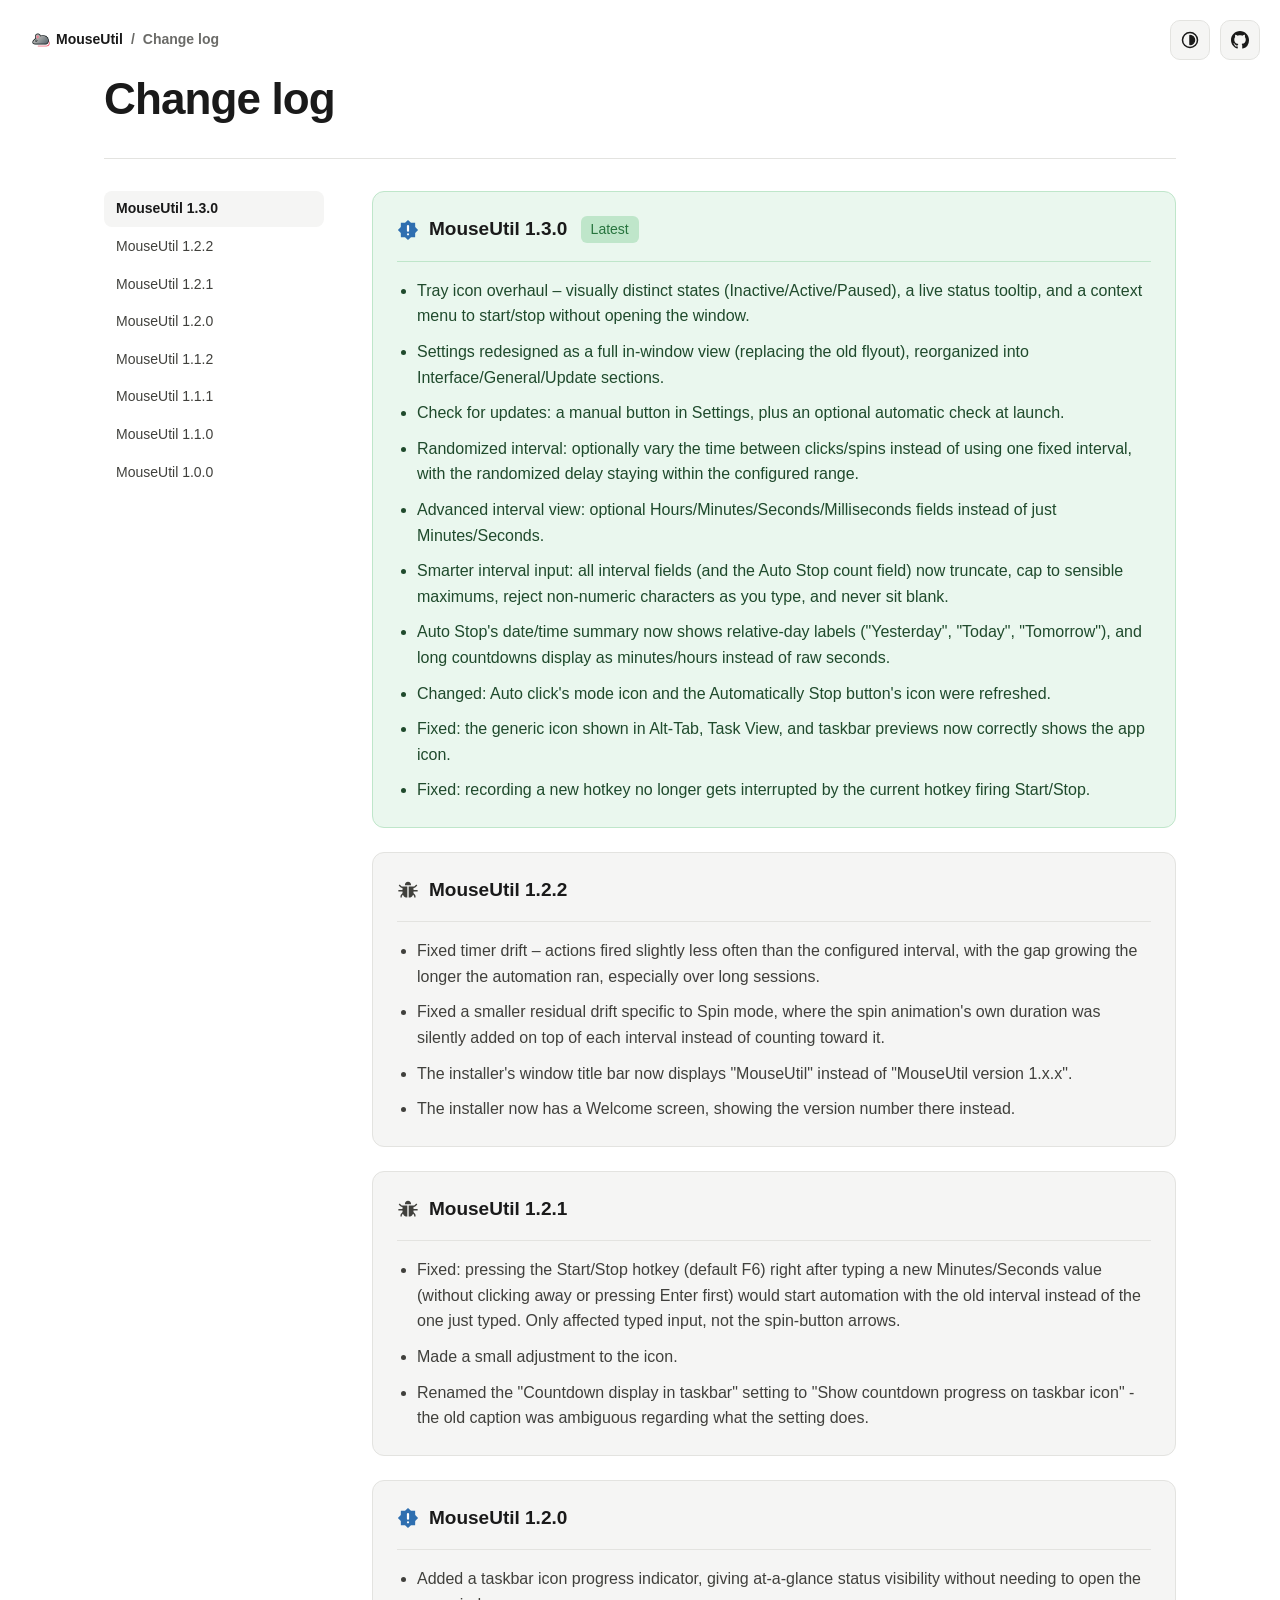
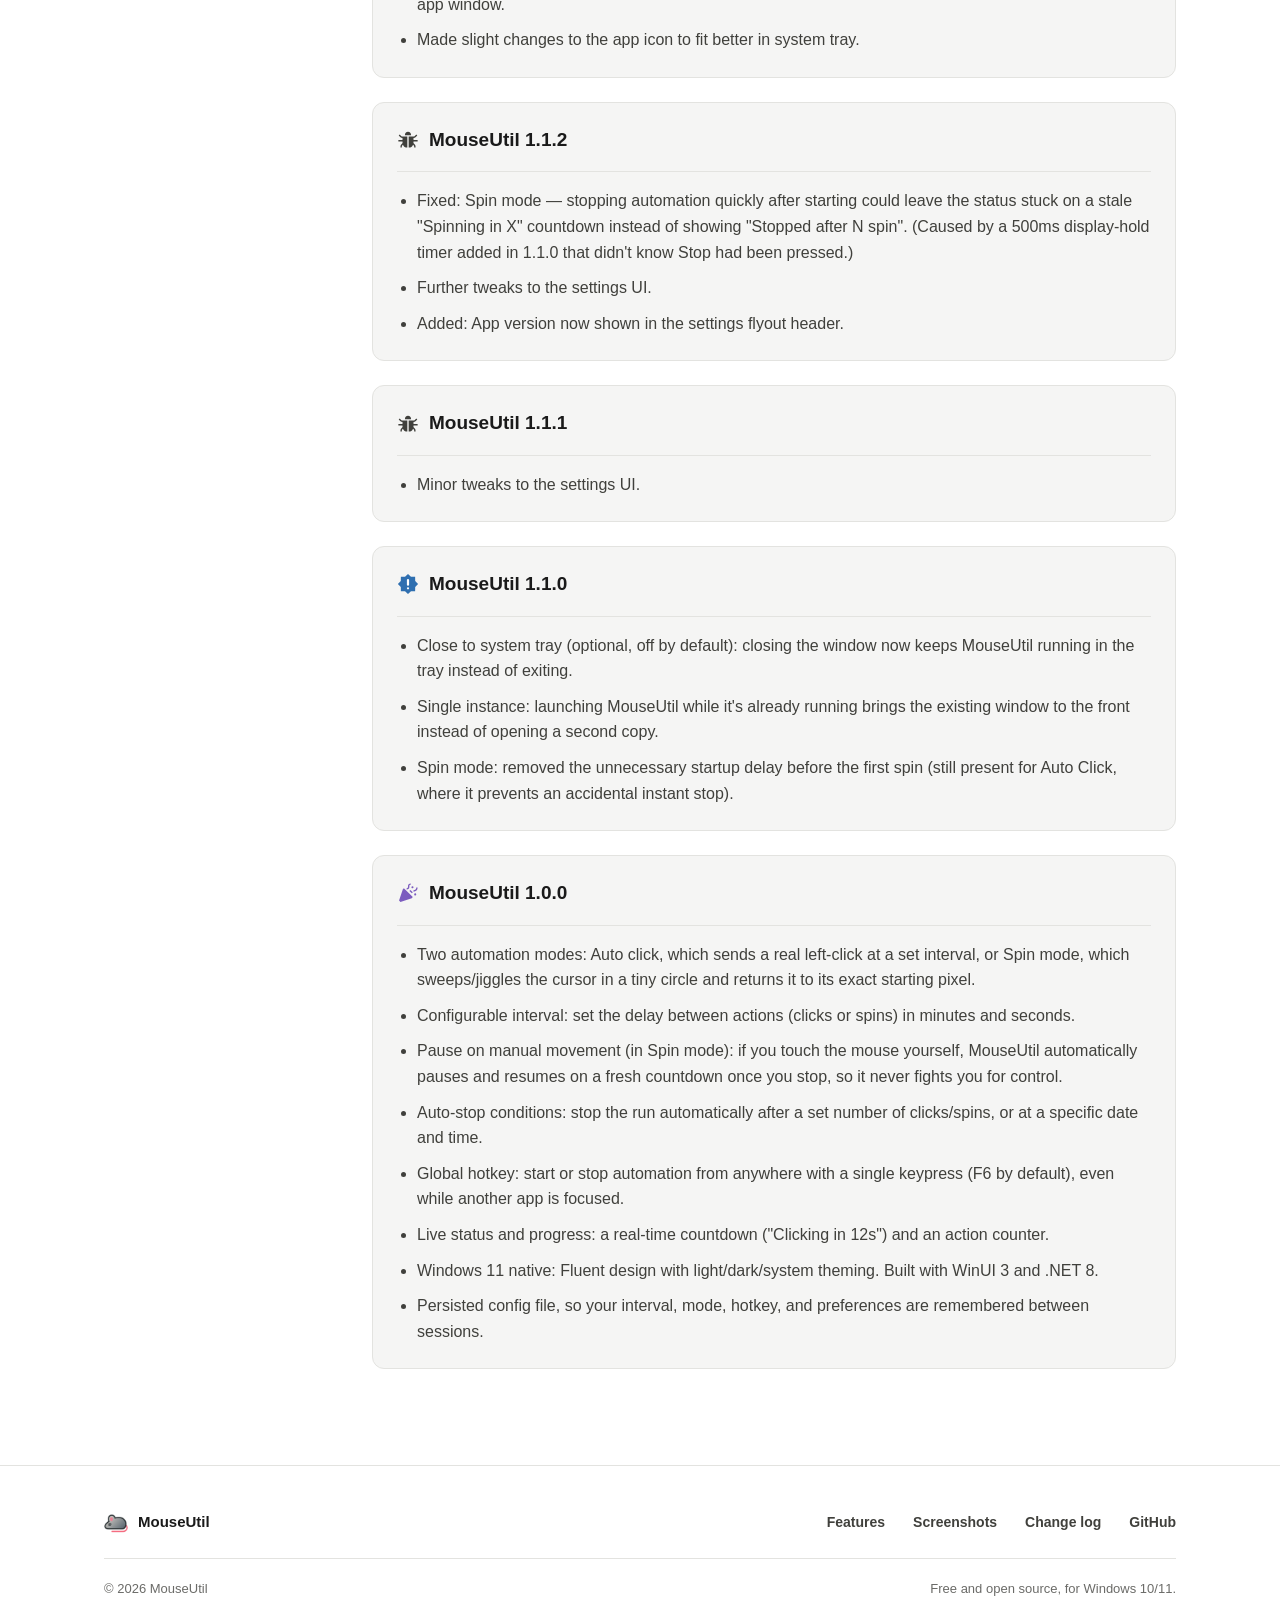
==== commit b8d9238b: "Update changelog entry for Tray icon overhaul" ====
--- a/changelog.html
+++ b/changelog.html
@@ -324,7 +324,7 @@
       </div>
       <hr class="entry-divider">
       <ul>
-        <li>Tray icon overhaul – 4 distinct states (Inactive/Active/Paused), a live status tooltip, and a context menu to start/stop/pause without opening the window.</li>
+        <li>Tray icon overhaul – visually distinct states (Inactive/Active/Paused), a live status tooltip, and a context menu to start/stop without opening the window.</li>
         <li>Settings redesigned as a full in-window view (replacing the old flyout), reorganized into Interface/General/Update sections.</li>
         <li>Check for updates: a manual button in Settings, plus an optional automatic check at launch.</li>
         <li>Randomized interval: optionally vary the time between clicks/spins instead of using one fixed interval, with the randomized delay staying within the configured range.</li>
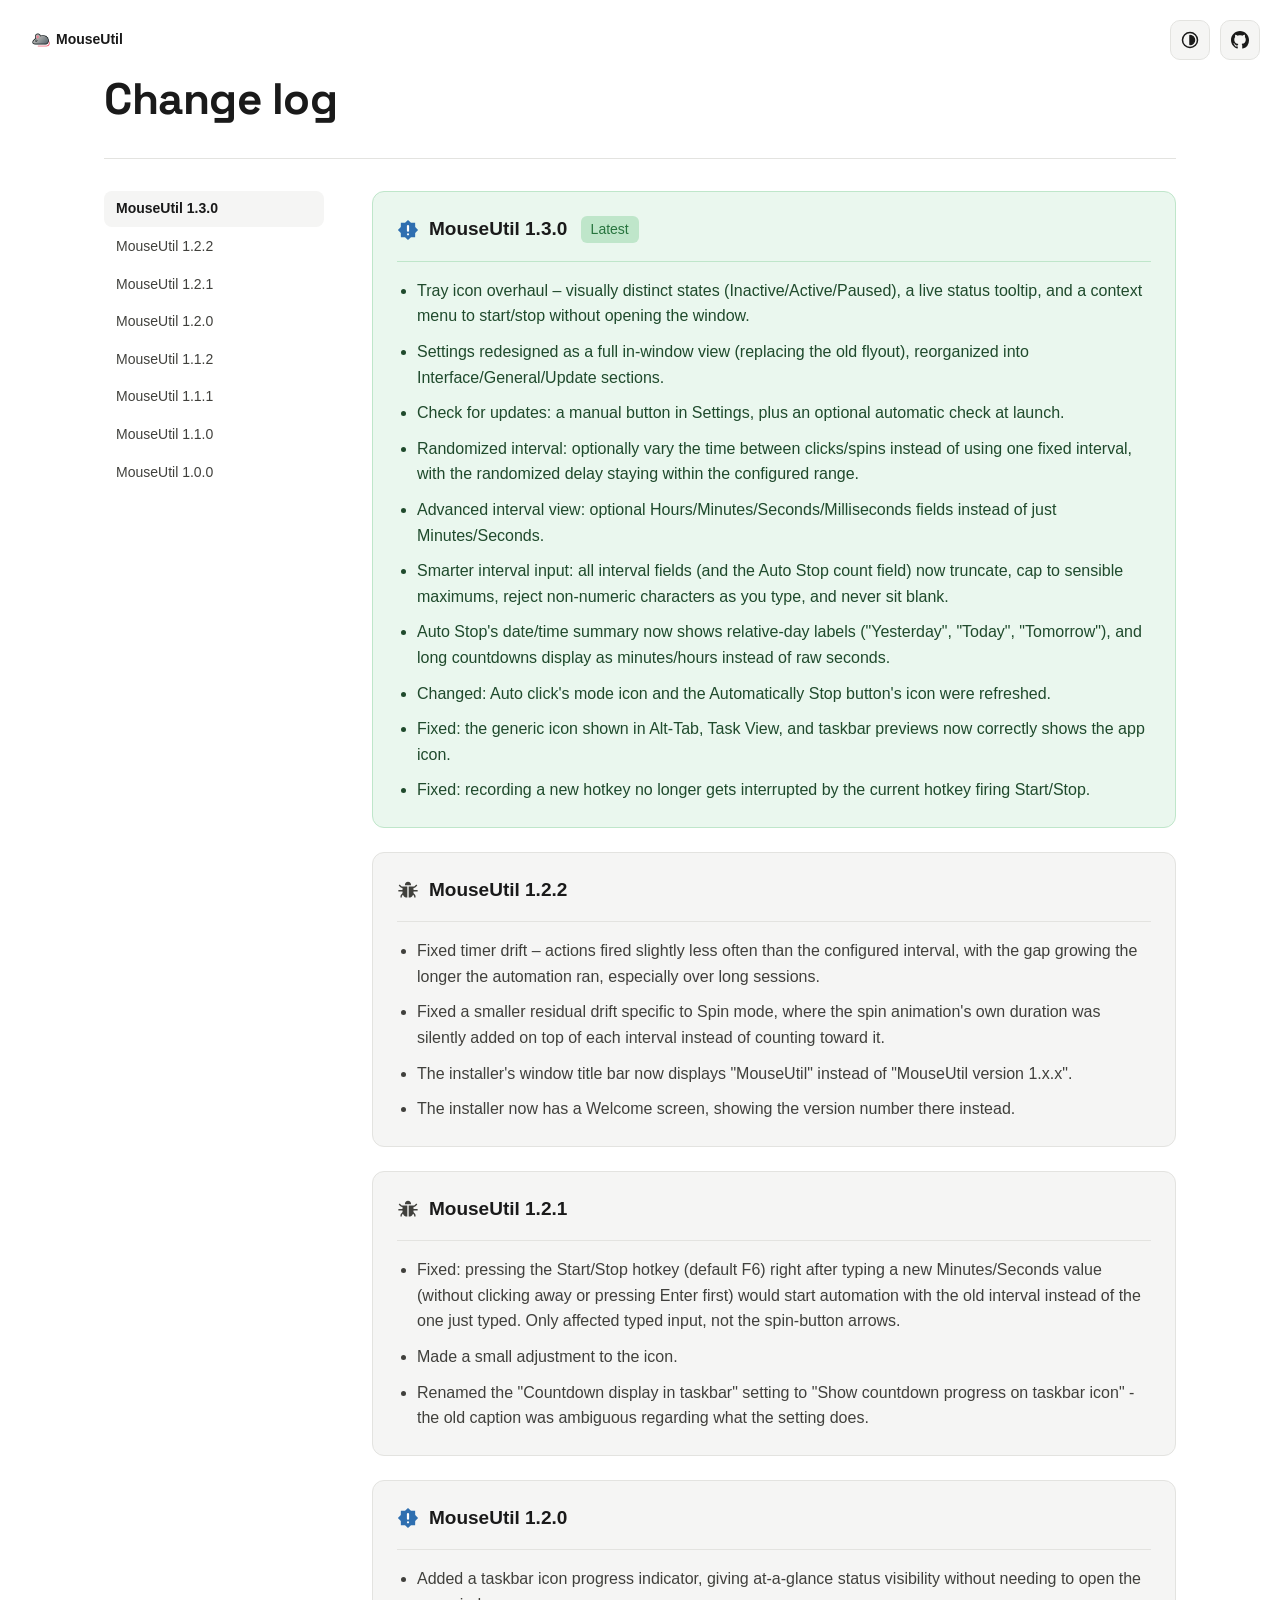
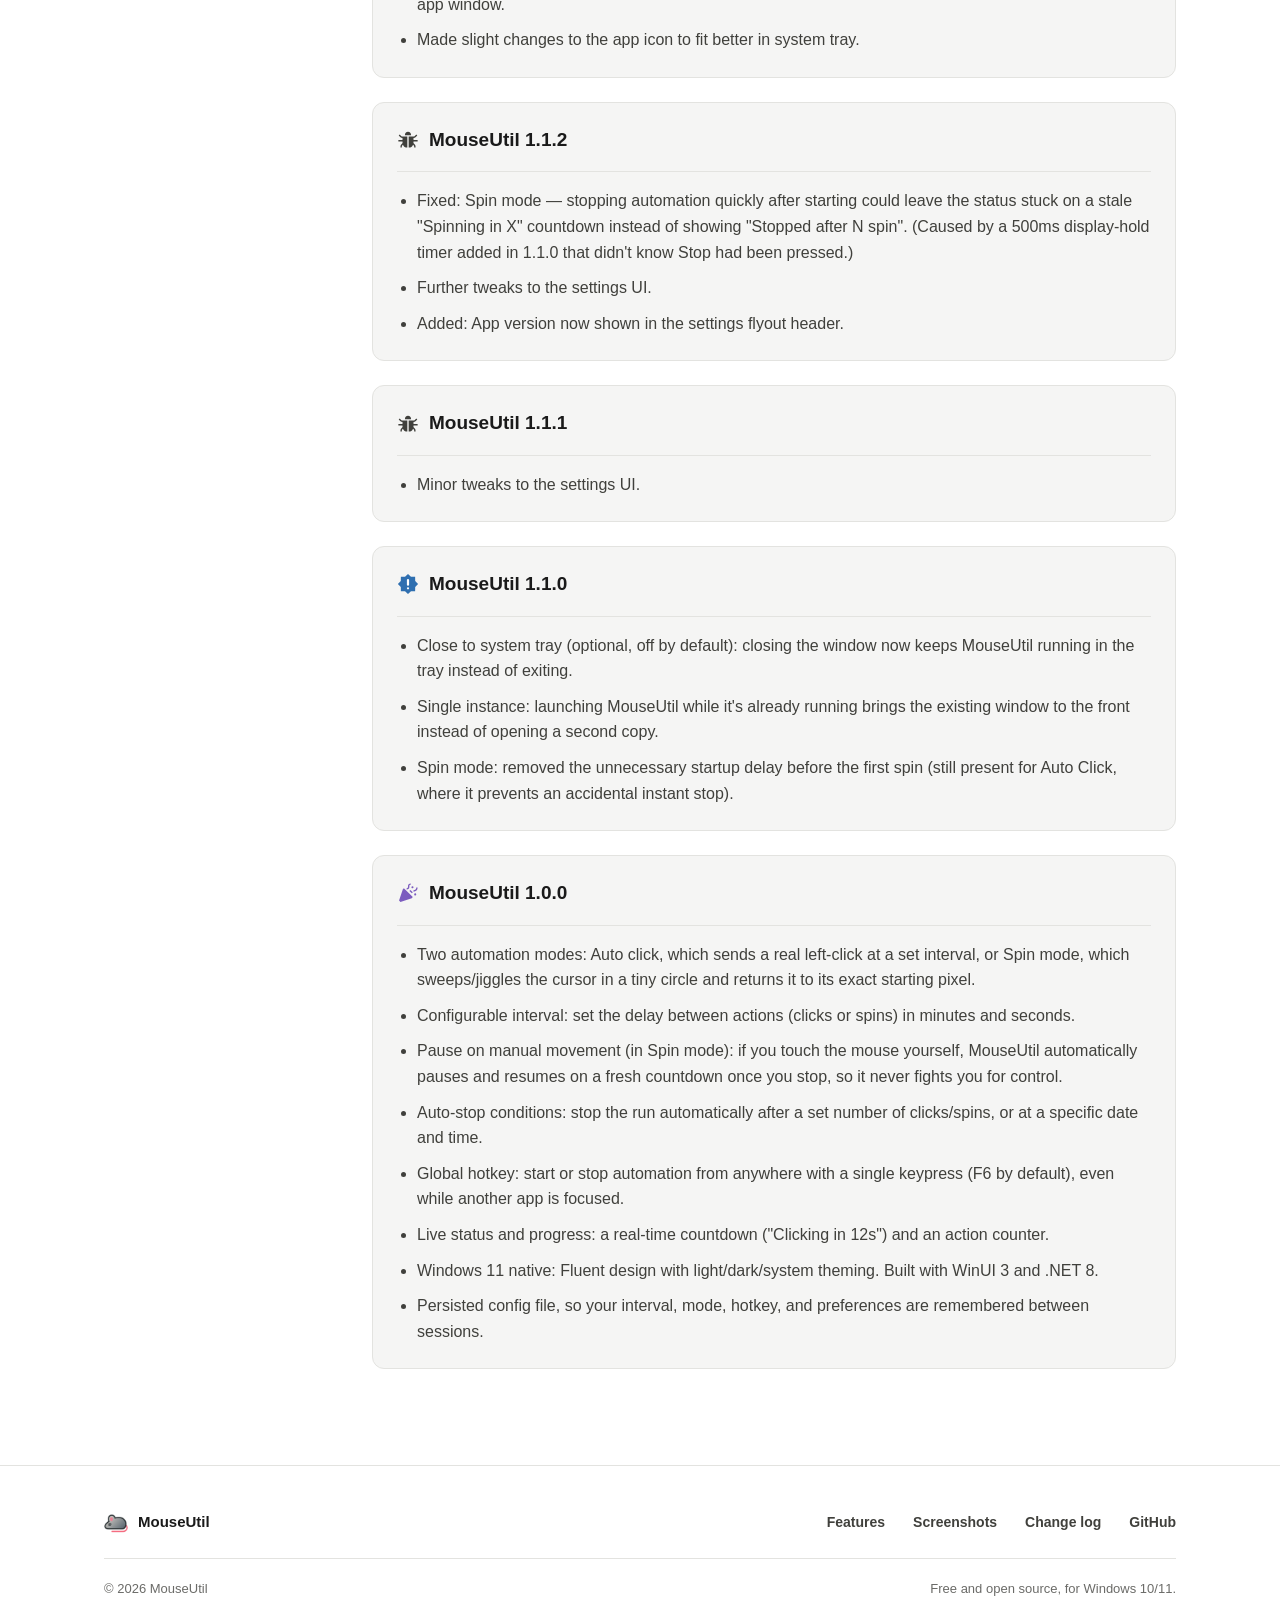
==== commit 0628da17: "Add files via upload" ====
--- a/changelog.html
+++ b/changelog.html
@@ -5,6 +5,9 @@
 <meta name="viewport" content="width=device-width, initial-scale=1.0">
 <title>Change log · MouseUtil</title>
 <link rel="stylesheet" href="theme.css">
+<link rel="preconnect" href="https://fonts.googleapis.com">
+<link rel="preconnect" href="https://fonts.gstatic.com" crossorigin>
+<link href="https://fonts.googleapis.com/css2?family=Space+Grotesk:wght@500;600;700&display=swap" rel="stylesheet">
 <script>
 (function(){
   try{
@@ -16,6 +19,10 @@
 </script>
 <style>
   *{box-sizing:border-box;}
+  .display{
+    font-family: "Space Grotesk", -apple-system, BlinkMacSystemFont, "Segoe UI", Roboto, sans-serif;
+    letter-spacing:-0.01em;
+  }
   body{
     margin:0;
     background:var(--bg);
@@ -192,7 +199,9 @@
     flex-direction:column;
     gap:2px;
     position:sticky;
-    top:32px;
+    /* Cleared past the fixed breadcrumb pill (top:20px, ~34px tall) so the
+       topmost sidebar link doesn't end up hidden underneath it once stuck. */
+    top:72px;
   }
   .sidebar-link{
     display:block;
@@ -246,13 +255,15 @@
 </style>
 </head>
 <body>
-  <div class="breadcrumb">
+  <div class="breadcrumb" id="page-breadcrumb">
     <a href="https://mouseutil.github.io" class="breadcrumb-link">
       <img src="logo-breadcrumbs.png" alt="" class="breadcrumb-logo">
       MouseUtil
     </a>
-    <span class="breadcrumb-sep">/</span>
-    <span class="breadcrumb-current">Change log</span>
+    <span class="breadcrumb-trail" id="breadcrumb-trail">
+      <span class="breadcrumb-sep">/</span>
+      <span class="breadcrumb-current">Change log</span>
+    </span>
   </div>
   <div class="top-bar">
     <div class="theme-switcher">
@@ -280,7 +291,7 @@
   </div>
   <div class="wrap">
     <div class="changelog-title-row">
-      <h1>Change log</h1>
+      <h1 id="page-title" class="display">Change log</h1>
       <div class="changelog-menu-wrap" id="changelog-menu-wrap">
         <button id="changelog-menu-toggle" class="icon-btn" aria-haspopup="listbox" aria-expanded="false" aria-label="Jump to a version">
           <svg viewBox="0 0 24 24" fill="none" stroke="currentColor" stroke-width="2" stroke-linecap="round">
@@ -460,6 +471,46 @@
   <script src="theme.js"></script>
   <script>
   (function(){
+    var trail = document.getElementById('breadcrumb-trail');
+    var title = document.getElementById('page-title');
+    if (!trail || !title) return;
+
+    var visible = false;
+    var hideTimer = null;
+
+    function show(){
+      if (visible) return;
+      visible = true;
+      if (hideTimer) { clearTimeout(hideTimer); hideTimer = null; }
+      trail.style.display = 'flex';
+      // Force reflow so the opacity transition runs instead of jumping straight to visible.
+      trail.offsetHeight;
+      trail.classList.add('visible');
+    }
+
+    function hide(){
+      if (!visible) return;
+      visible = false;
+      trail.classList.remove('visible');
+      // Wait for the fade-out to finish before collapsing the layout space,
+      // so the card shrinks back down only once the text has faded.
+      hideTimer = setTimeout(function(){
+        trail.style.display = 'none';
+        hideTimer = null;
+      }, 200);
+    }
+
+    function onScroll(){
+      var threshold = title.getBoundingClientRect().bottom + window.scrollY;
+      if (window.scrollY > threshold){ show(); } else { hide(); }
+    }
+
+    window.addEventListener('scroll', onScroll, { passive: true });
+    onScroll();
+  })();
+  </script>
+  <script>
+  (function(){
     var wrap = document.getElementById('changelog-menu-wrap');
     var titleRow = document.querySelector('.changelog-title-row');
     var topBar = document.querySelector('.top-bar');
--- a/theme.css
+++ b/theme.css
@@ -101,6 +101,23 @@
   color: var(--muted);
 }
 
+/* Trailing part of an inner-page breadcrumb ("/ Features", etc). Collapsed
+   out of layout at the top of the page so the breadcrumb card hugs just the
+   logo + "MouseUtil" (matching the homepage card exactly). On scroll, JS
+   switches this to display:flex first, then adds .visible on the next
+   frame so the card widens right as the trail fades in — same fade timing
+   used for the whole crumb on the homepage. */
+.breadcrumb-trail{
+  display: none;
+  align-items: center;
+  gap: 8px;
+  opacity: 0;
+  transition: opacity .2s ease;
+}
+.breadcrumb-trail.visible{
+  opacity: 1;
+}
+
 .theme-switcher{
   position: relative;
 }
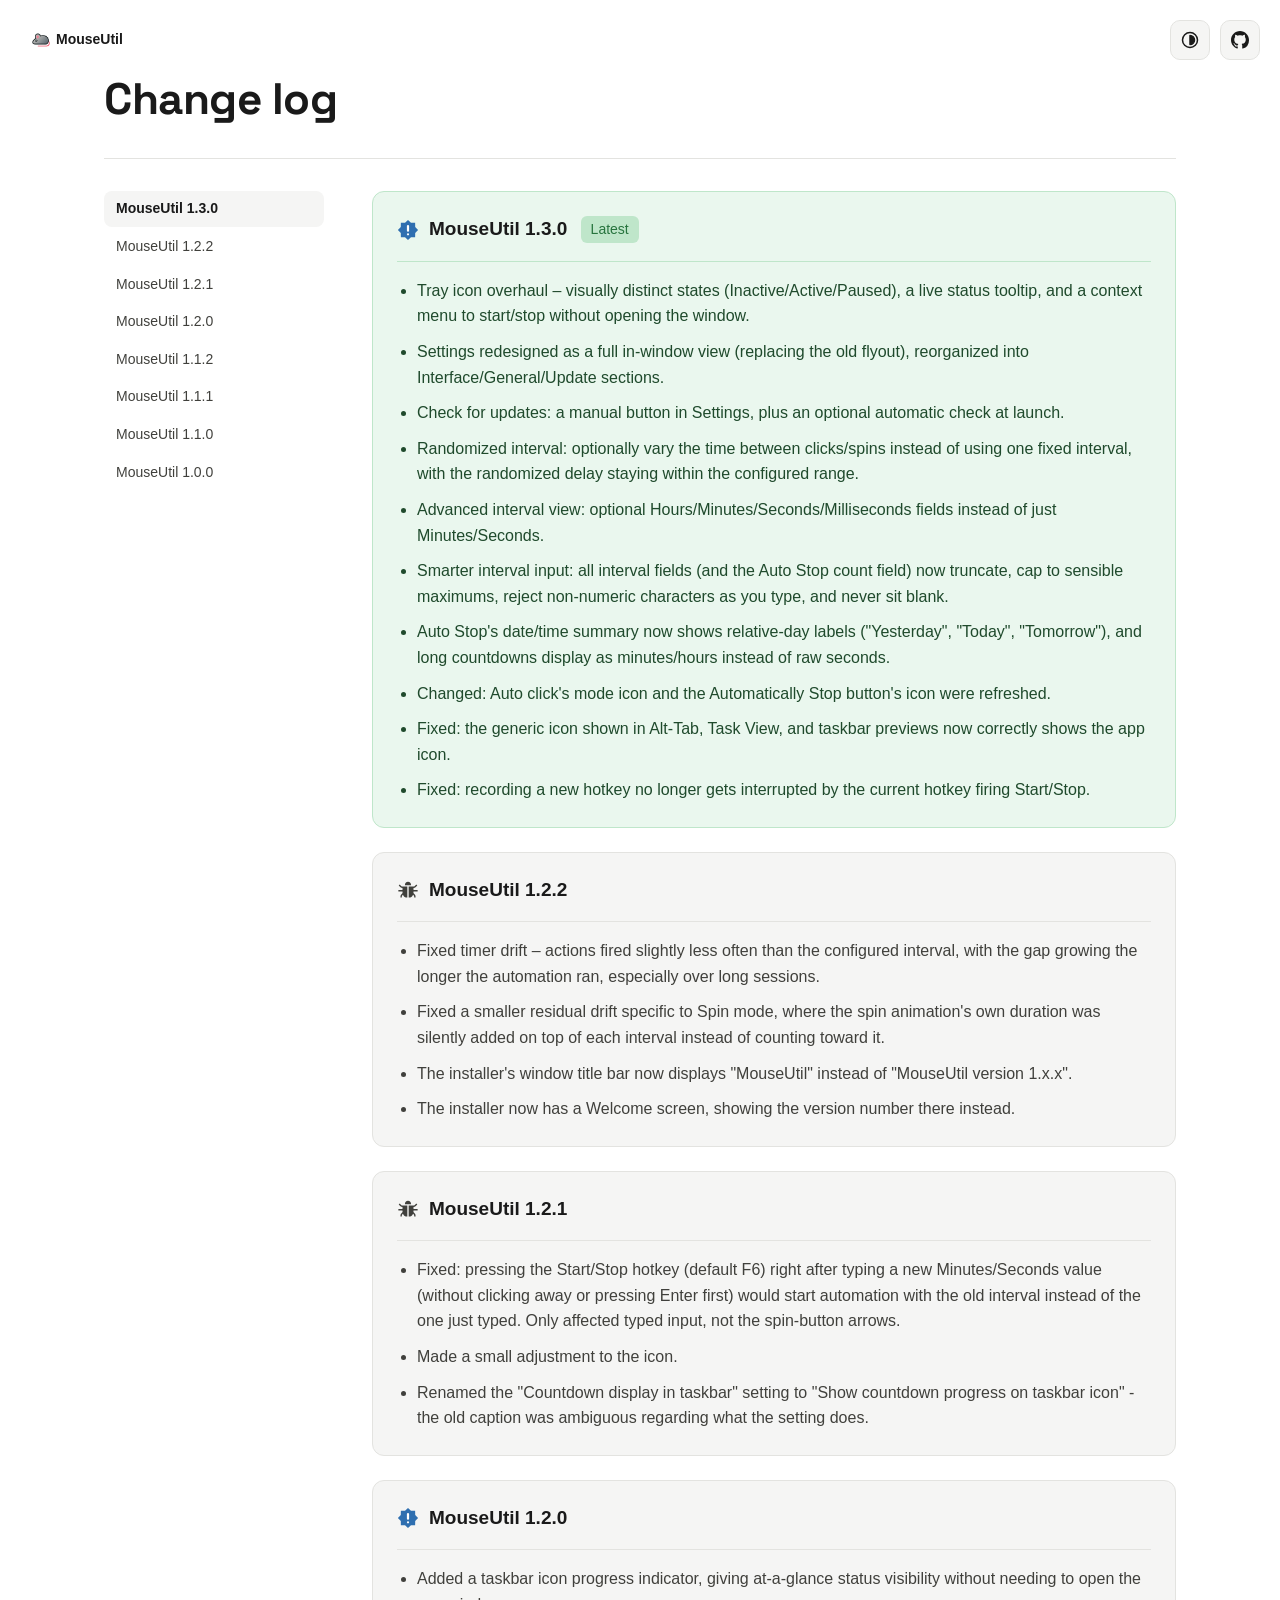
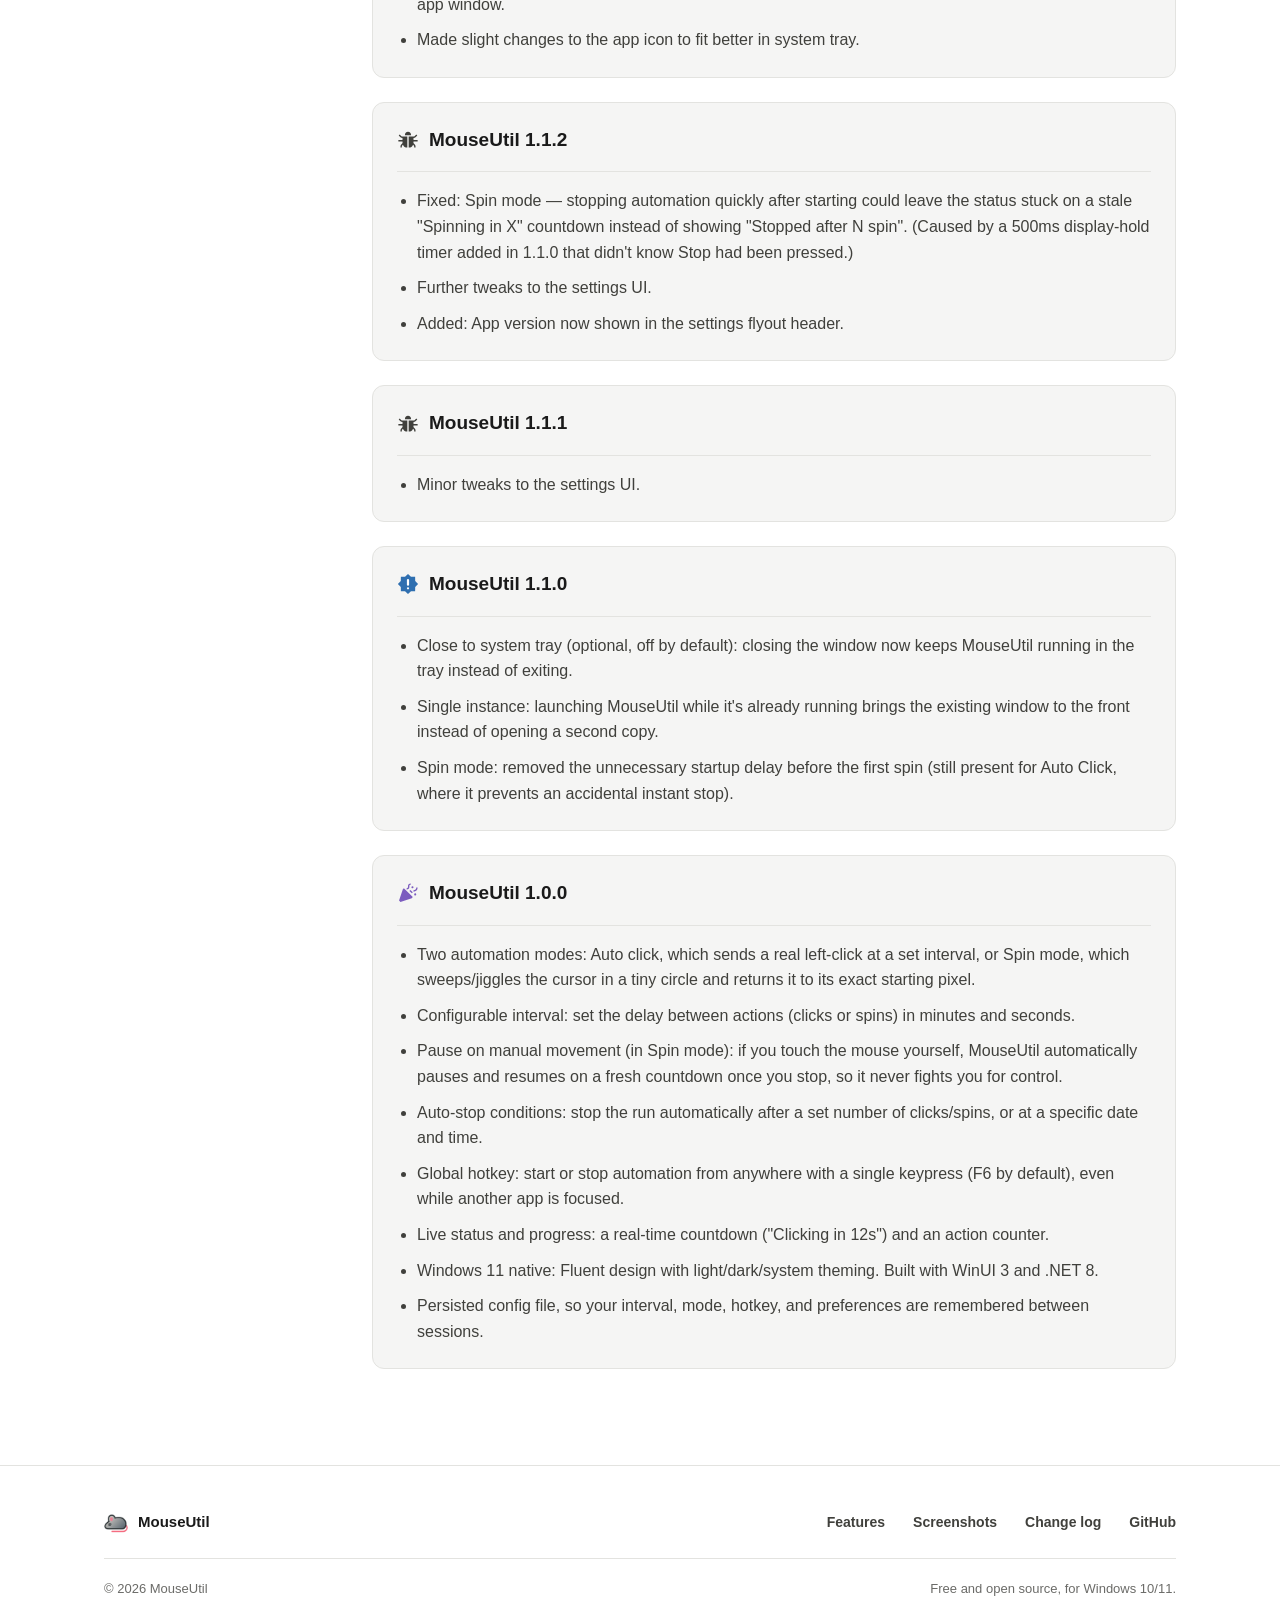
==== commit 029bb996: "Update title in changelog.html for consistency" ====
--- a/changelog.html
+++ b/changelog.html
@@ -3,7 +3,7 @@
 <head>
 <meta charset="UTF-8">
 <meta name="viewport" content="width=device-width, initial-scale=1.0">
-<title>Change log · MouseUtil</title>
+<title>MouseUtil · Change log</title>
 <link rel="stylesheet" href="theme.css">
 <link rel="preconnect" href="https://fonts.googleapis.com">
 <link rel="preconnect" href="https://fonts.gstatic.com" crossorigin>
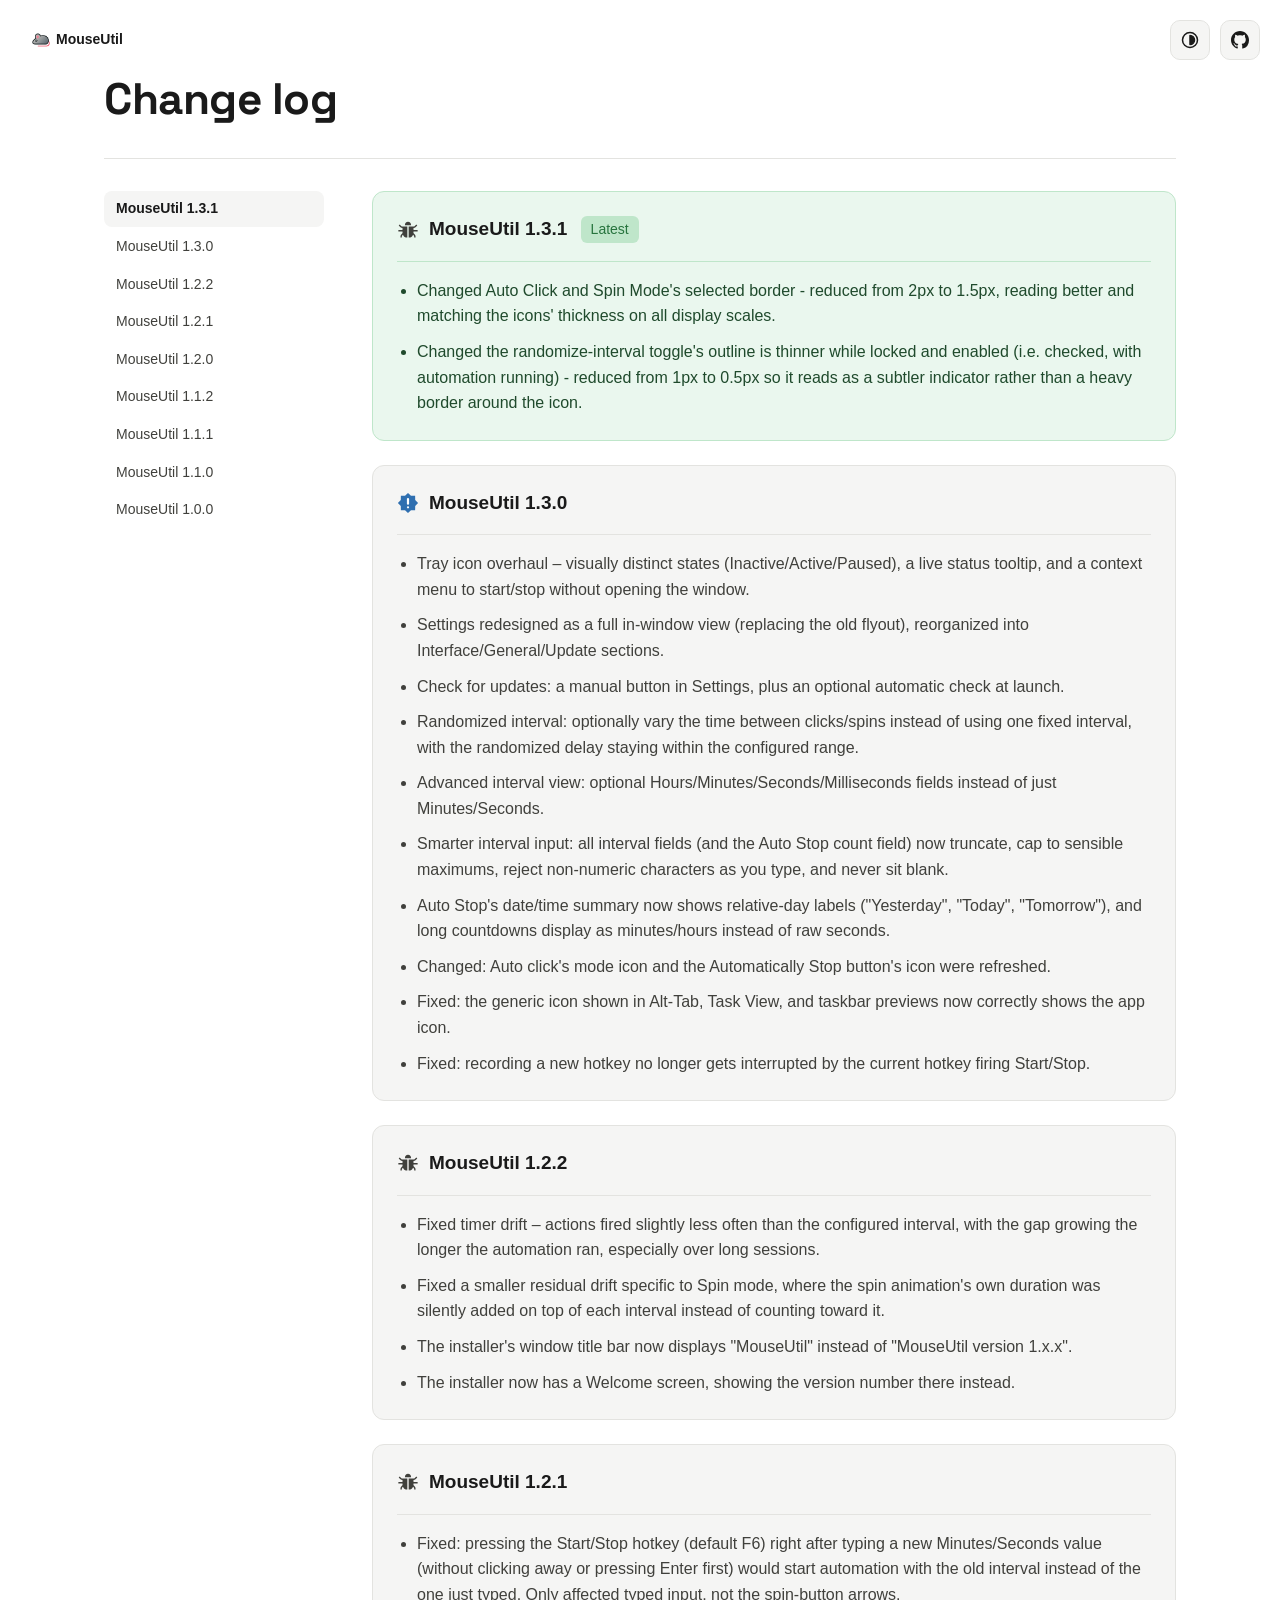
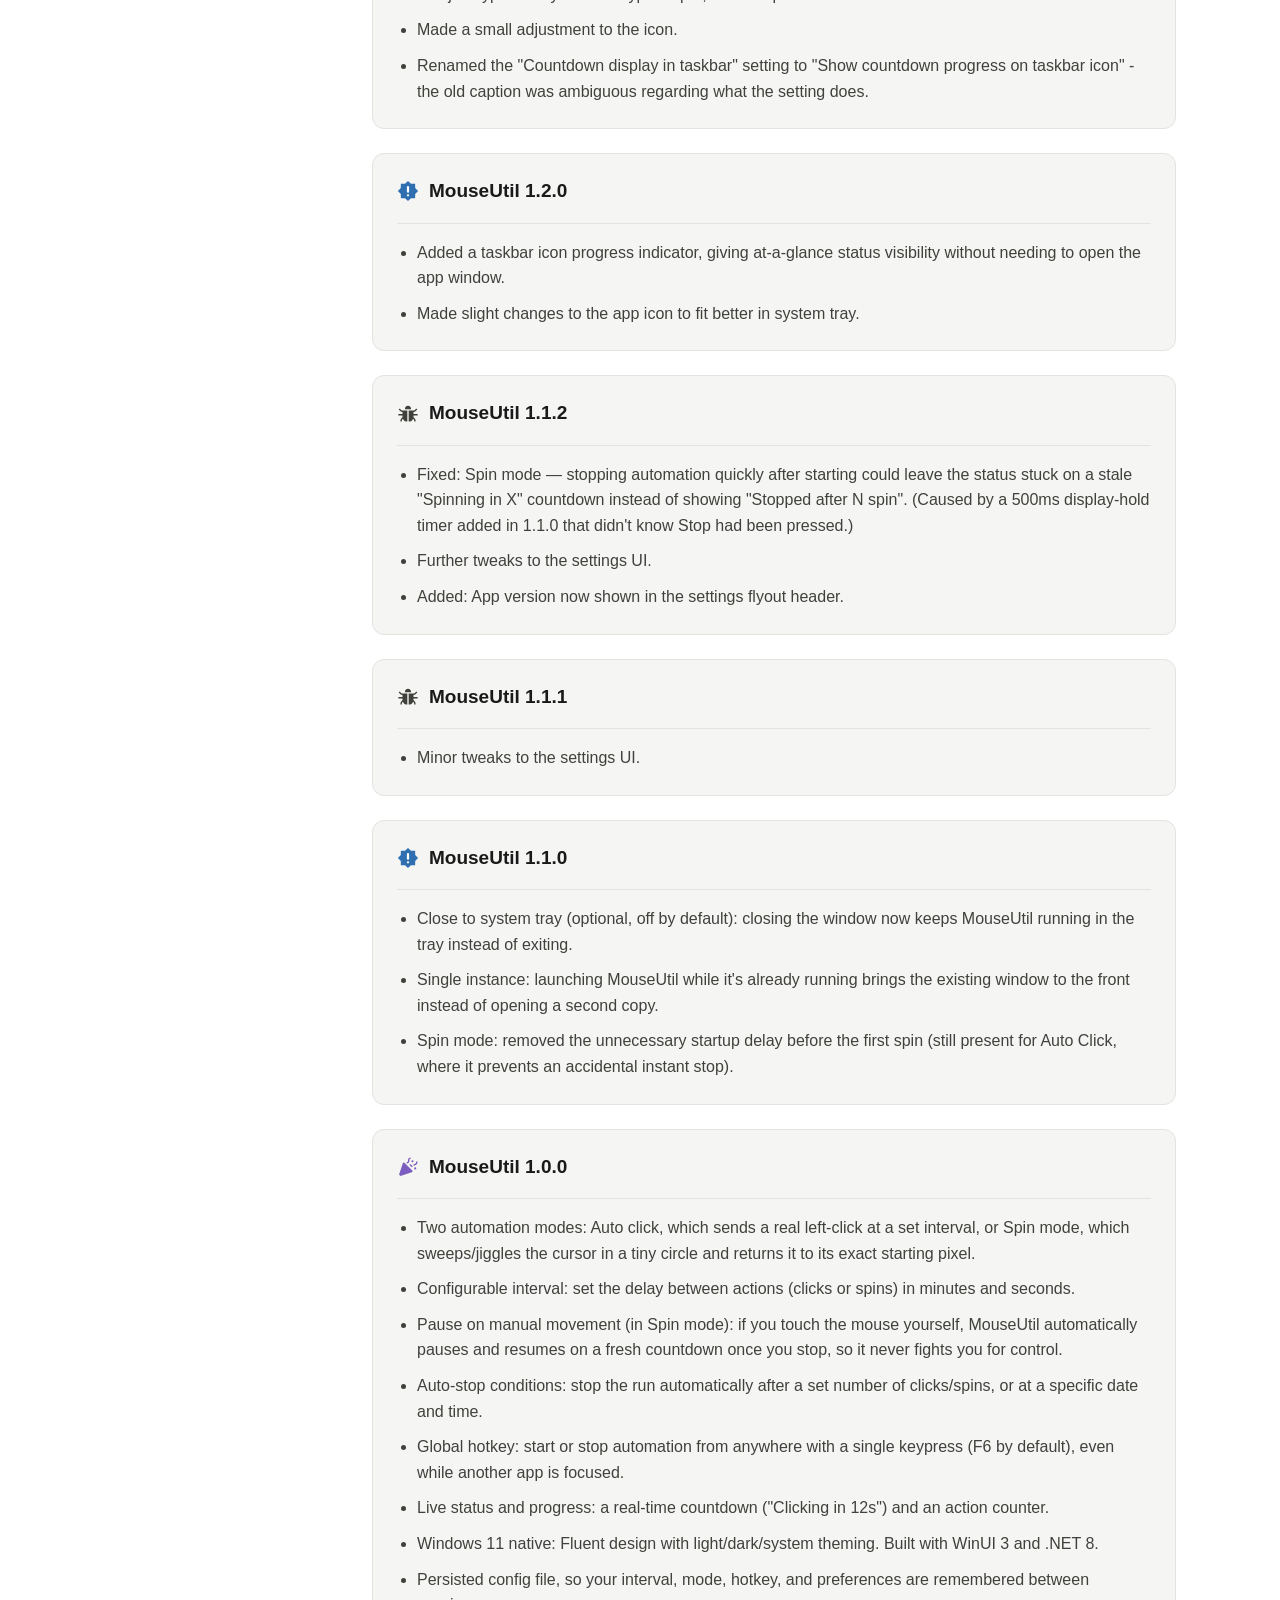
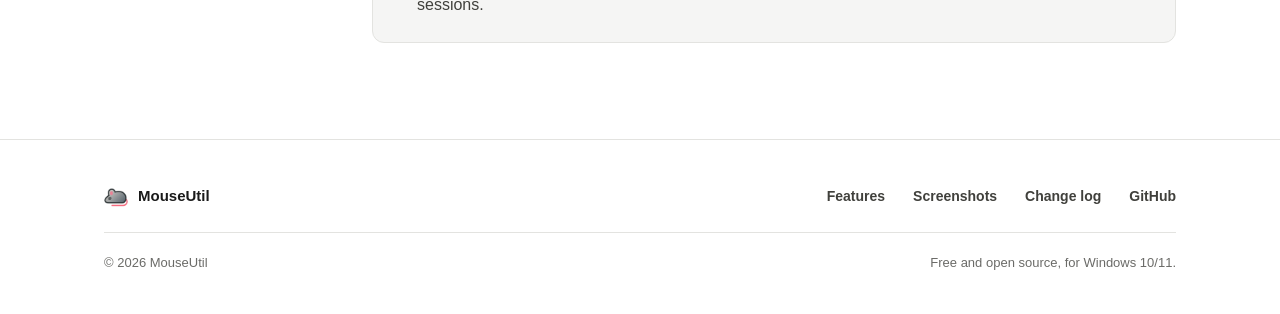
==== commit 93c172d9: "Add files via upload" ====
--- a/changelog.html
+++ b/changelog.html
@@ -132,10 +132,9 @@
     height:100%;
     display:block;
   }
-  .icon-party{ color:var(--green); }
-  .icon-badge{ color:var(--blue); }
+  .icon-release{ color:var(--blue); }
   .icon-bug{ color:var(--text-secondary); }
-  .icon-purple{ color:var(--purple); }
+  .icon-major-release{ color:var(--purple); }
   [data-theme="dark"] .entry:not(.latest){
     background:#272725;
     border-color:#3a3a37;
@@ -301,6 +300,7 @@
           </svg>
         </button>
         <div class="changelog-menu" id="changelog-menu" role="listbox">
+          <button class="theme-option" role="option" data-target="v1-3-1">MouseUtil 1.3.1</button>
           <button class="theme-option" role="option" data-target="v1-3-0">MouseUtil 1.3.0</button>
           <button class="theme-option" role="option" data-target="v1-2-2">MouseUtil 1.2.2</button>
           <button class="theme-option" role="option" data-target="v1-2-1">MouseUtil 1.2.1</button>
@@ -316,6 +316,7 @@
 
     <div class="changelog-layout">
       <nav class="changelog-sidebar" aria-label="Releases">
+        <a class="sidebar-link" href="#v1-3-1" data-target="v1-3-1">MouseUtil 1.3.1</a>
         <a class="sidebar-link" href="#v1-3-0" data-target="v1-3-0">MouseUtil 1.3.0</a>
         <a class="sidebar-link" href="#v1-2-2" data-target="v1-2-2">MouseUtil 1.2.2</a>
         <a class="sidebar-link" href="#v1-2-1" data-target="v1-2-1">MouseUtil 1.2.1</a>
@@ -328,10 +329,22 @@
 
       <div class="changelog-entries">
 
-    <div class="entry latest" id="v1-3-0">
-      <div class="entry-head">
-        <span class="entry-icon icon-badge"><svg viewBox="0 0 24 24" xmlns="http://www.w3.org/2000/svg"><polygon points="23,12 19.85,8.75 19.78,4.22 15.25,4.15 12,1 8.75,4.15 4.22,4.22 4.15,8.75 1,12 4.15,15.25 4.22,19.78 8.75,19.85 12,23 15.25,19.85 19.78,19.78 19.85,15.25" fill="currentColor"></polygon><rect x="10.8" y="6.5" width="2.4" height="7.5" rx="1.2" fill="#fff"></rect><rect x="10.8" y="15.5" width="2.4" height="2.4" rx="1.2" fill="#fff"></rect></svg></span>
-        <span class="entry-title">MouseUtil 1.3.0 <span class="latest-tag">Latest</span></span>
+    <div class="entry latest" id="v1-3-1">
+      <div class="entry-head">
+        <span class="entry-icon icon-bug"><svg viewBox="0 0 20 20" fill="none" xmlns="http://www.w3.org/2000/svg"><path d="M10 2.5c-1.734 0-2.812 1.197-2.812 3.125h5.625C12.813 3.697 11.734 2.5 10 2.5m5 8.75h3.75V10H15V8.122c.856-.019 1.494-.294 2.113-.913l1.325-1.325L17.553 5l-1.325 1.325c-.406.406-.753.55-1.325.55h-4.278v10c1.922 0 3.322-.975 3.969-2.647l.481.481c.406.407.55.754.55 1.325v.841h1.25v-.84c0-.907-.275-1.57-.916-2.21l-1.018-1.019q.057-.445.059-.931zM3.772 6.325 2.447 5l-.885.884L2.889 7.21c.618.62 1.256.891 2.112.913V10H1.25v1.25H5v.625q.002.486.06.931l-1.02 1.019c-.64.64-.915 1.303-.915 2.21v.84h1.25v-.84c0-.572.144-.922.55-1.326l.481-.48c.65 1.671 2.047 2.646 3.969 2.646v-10H5.097c-.572 0-.922-.144-1.325-.55" fill="currentColor"/></svg></span>
+        <span class="entry-title">MouseUtil 1.3.1 <span class="latest-tag">Latest</span></span>
+      </div>
+      <hr class="entry-divider">
+      <ul>
+        <li>Changed Auto Click and Spin Mode's selected border - reduced from 2px to 1.5px, reading better and matching the icons' thickness on all display scales.</li>
+        <li>Changed the randomize-interval toggle's outline is thinner while locked and enabled (i.e. checked, with automation running) - reduced from 1px to 0.5px so it reads as a subtler indicator rather than a heavy border around the icon.</li>
+      </ul>
+    </div>
+
+    <div class="entry" id="v1-3-0">
+      <div class="entry-head">
+        <span class="entry-icon icon-release"><svg viewBox="0 0 24 24" xmlns="http://www.w3.org/2000/svg"><polygon points="23,12 19.85,8.75 19.78,4.22 15.25,4.15 12,1 8.75,4.15 4.22,4.22 4.15,8.75 1,12 4.15,15.25 4.22,19.78 8.75,19.85 12,23 15.25,19.85 19.78,19.78 19.85,15.25" fill="currentColor"></polygon><rect x="10.8" y="6.5" width="2.4" height="7.5" rx="1.2" fill="#fff"></rect><rect x="10.8" y="15.5" width="2.4" height="2.4" rx="1.2" fill="#fff"></rect></svg></span>
+        <span class="entry-title">MouseUtil 1.3.0</span>
       </div>
       <hr class="entry-divider">
       <ul>
@@ -377,7 +390,7 @@
 
     <div class="entry" id="v1-2-0">
       <div class="entry-head">
-        <span class="entry-icon icon-badge"><svg viewBox="0 0 24 24" xmlns="http://www.w3.org/2000/svg"><polygon points="23,12 19.85,8.75 19.78,4.22 15.25,4.15 12,1 8.75,4.15 4.22,4.22 4.15,8.75 1,12 4.15,15.25 4.22,19.78 8.75,19.85 12,23 15.25,19.85 19.78,19.78 19.85,15.25" fill="currentColor"></polygon><rect x="10.8" y="6.5" width="2.4" height="7.5" rx="1.2" fill="#fff"></rect><rect x="10.8" y="15.5" width="2.4" height="2.4" rx="1.2" fill="#fff"></rect></svg></span>
+        <span class="entry-icon icon-release"><svg viewBox="0 0 24 24" xmlns="http://www.w3.org/2000/svg"><polygon points="23,12 19.85,8.75 19.78,4.22 15.25,4.15 12,1 8.75,4.15 4.22,4.22 4.15,8.75 1,12 4.15,15.25 4.22,19.78 8.75,19.85 12,23 15.25,19.85 19.78,19.78 19.85,15.25" fill="currentColor"></polygon><rect x="10.8" y="6.5" width="2.4" height="7.5" rx="1.2" fill="#fff"></rect><rect x="10.8" y="15.5" width="2.4" height="2.4" rx="1.2" fill="#fff"></rect></svg></span>
         <span class="entry-title">MouseUtil 1.2.0</span>
       </div>
       <hr class="entry-divider">
@@ -413,7 +426,7 @@
 
     <div class="entry" id="v1-1-0">
       <div class="entry-head">
-        <span class="entry-icon icon-badge"><svg viewBox="0 0 24 24" xmlns="http://www.w3.org/2000/svg"><polygon points="23,12 19.85,8.75 19.78,4.22 15.25,4.15 12,1 8.75,4.15 4.22,4.22 4.15,8.75 1,12 4.15,15.25 4.22,19.78 8.75,19.85 12,23 15.25,19.85 19.78,19.78 19.85,15.25" fill="currentColor"></polygon><rect x="10.8" y="6.5" width="2.4" height="7.5" rx="1.2" fill="#fff"></rect><rect x="10.8" y="15.5" width="2.4" height="2.4" rx="1.2" fill="#fff"></rect></svg></span>
+        <span class="entry-icon icon-release"><svg viewBox="0 0 24 24" xmlns="http://www.w3.org/2000/svg"><polygon points="23,12 19.85,8.75 19.78,4.22 15.25,4.15 12,1 8.75,4.15 4.22,4.22 4.15,8.75 1,12 4.15,15.25 4.22,19.78 8.75,19.85 12,23 15.25,19.85 19.78,19.78 19.85,15.25" fill="currentColor"></polygon><rect x="10.8" y="6.5" width="2.4" height="7.5" rx="1.2" fill="#fff"></rect><rect x="10.8" y="15.5" width="2.4" height="2.4" rx="1.2" fill="#fff"></rect></svg></span>
         <span class="entry-title">MouseUtil 1.1.0</span>
       </div>
       <hr class="entry-divider">
@@ -426,7 +439,7 @@
 
     <div class="entry" id="v1-0-0">
       <div class="entry-head">
-        <span class="entry-icon icon-purple"><svg viewBox="0 0 20 20" xmlns="http://www.w3.org/2000/svg" fill="currentColor"><path d="m12.134 7.188 2.241 2.24-.884.884-2.241-2.24zm-6.821-.625L1.874 16.874l1.25 1.25 10.313-3.437.937-.938L6.25 5.625zm5.937-2.188V3.75c0-.9.35-1.25 1.25-1.25V1.25c-1.672 0-2.5.828-2.5 2.5v.625c0 .9-.35 1.25-1.25 1.25v1.25c1.672 0 2.5-.828 2.5-2.5M17.5 5c0 1.588-.913 2.5-2.5 2.5v1.25c2.278 0 3.75-1.472 3.75-3.75zm-3.437-1.25a.936.936 0 0 0-.938.938c0 .518.419.937.938.937A.936.936 0 0 0 15 4.688a.936.936 0 0 0-.937-.938m2.5 6.563a.936.936 0 0 0-.938.937c0 .519.419.938.938.938a.936.936 0 0 0 .937-.938.936.936 0 0 0-.937-.937"/></svg></span>
+        <span class="entry-icon icon-major-release"><svg viewBox="0 0 20 20" xmlns="http://www.w3.org/2000/svg" fill="currentColor"><path d="m12.134 7.188 2.241 2.24-.884.884-2.241-2.24zm-6.821-.625L1.874 16.874l1.25 1.25 10.313-3.437.937-.938L6.25 5.625zm5.937-2.188V3.75c0-.9.35-1.25 1.25-1.25V1.25c-1.672 0-2.5.828-2.5 2.5v.625c0 .9-.35 1.25-1.25 1.25v1.25c1.672 0 2.5-.828 2.5-2.5M17.5 5c0 1.588-.913 2.5-2.5 2.5v1.25c2.278 0 3.75-1.472 3.75-3.75zm-3.437-1.25a.936.936 0 0 0-.938.938c0 .518.419.937.938.937A.936.936 0 0 0 15 4.688a.936.936 0 0 0-.937-.938m2.5 6.563a.936.936 0 0 0-.938.937c0 .519.419.938.938.938a.936.936 0 0 0 .937-.938.936.936 0 0 0-.937-.937"/></svg></span>
         <span class="entry-title">MouseUtil 1.0.0</span>
       </div>
       <hr class="entry-divider">
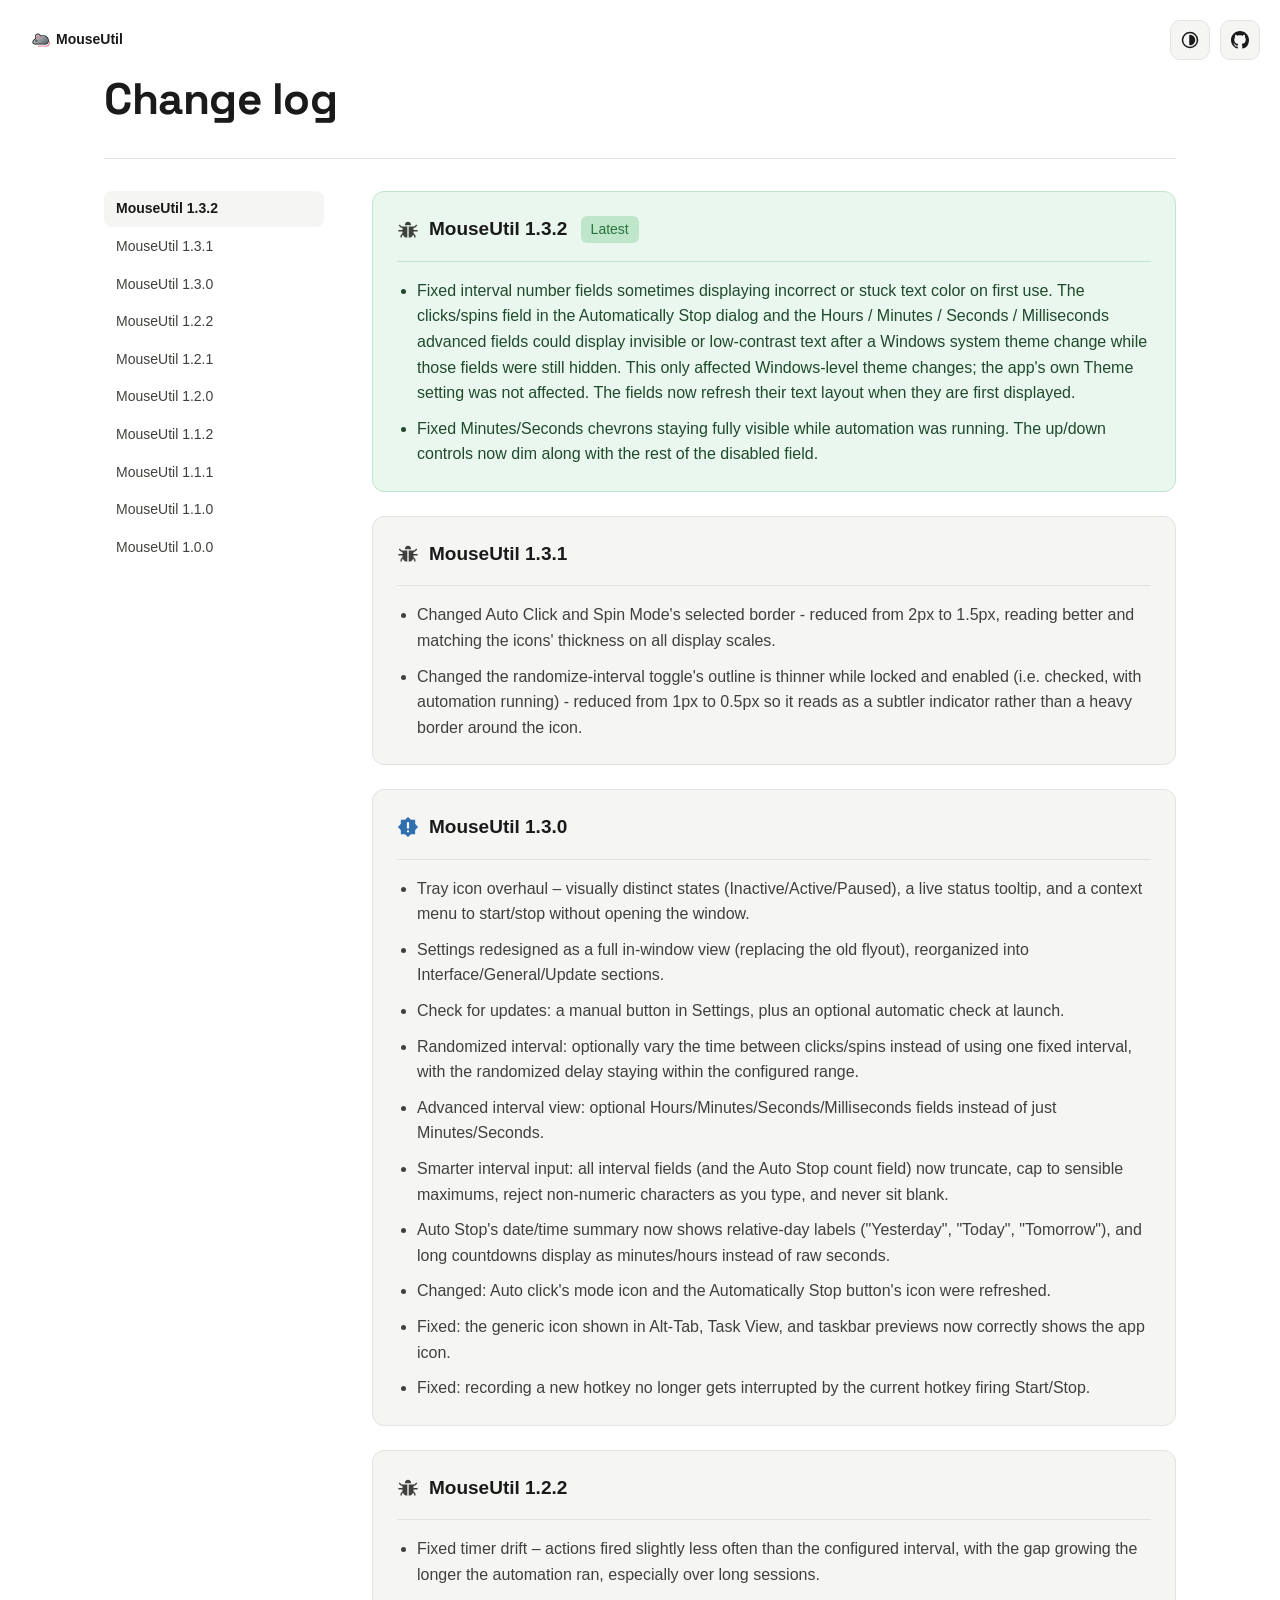
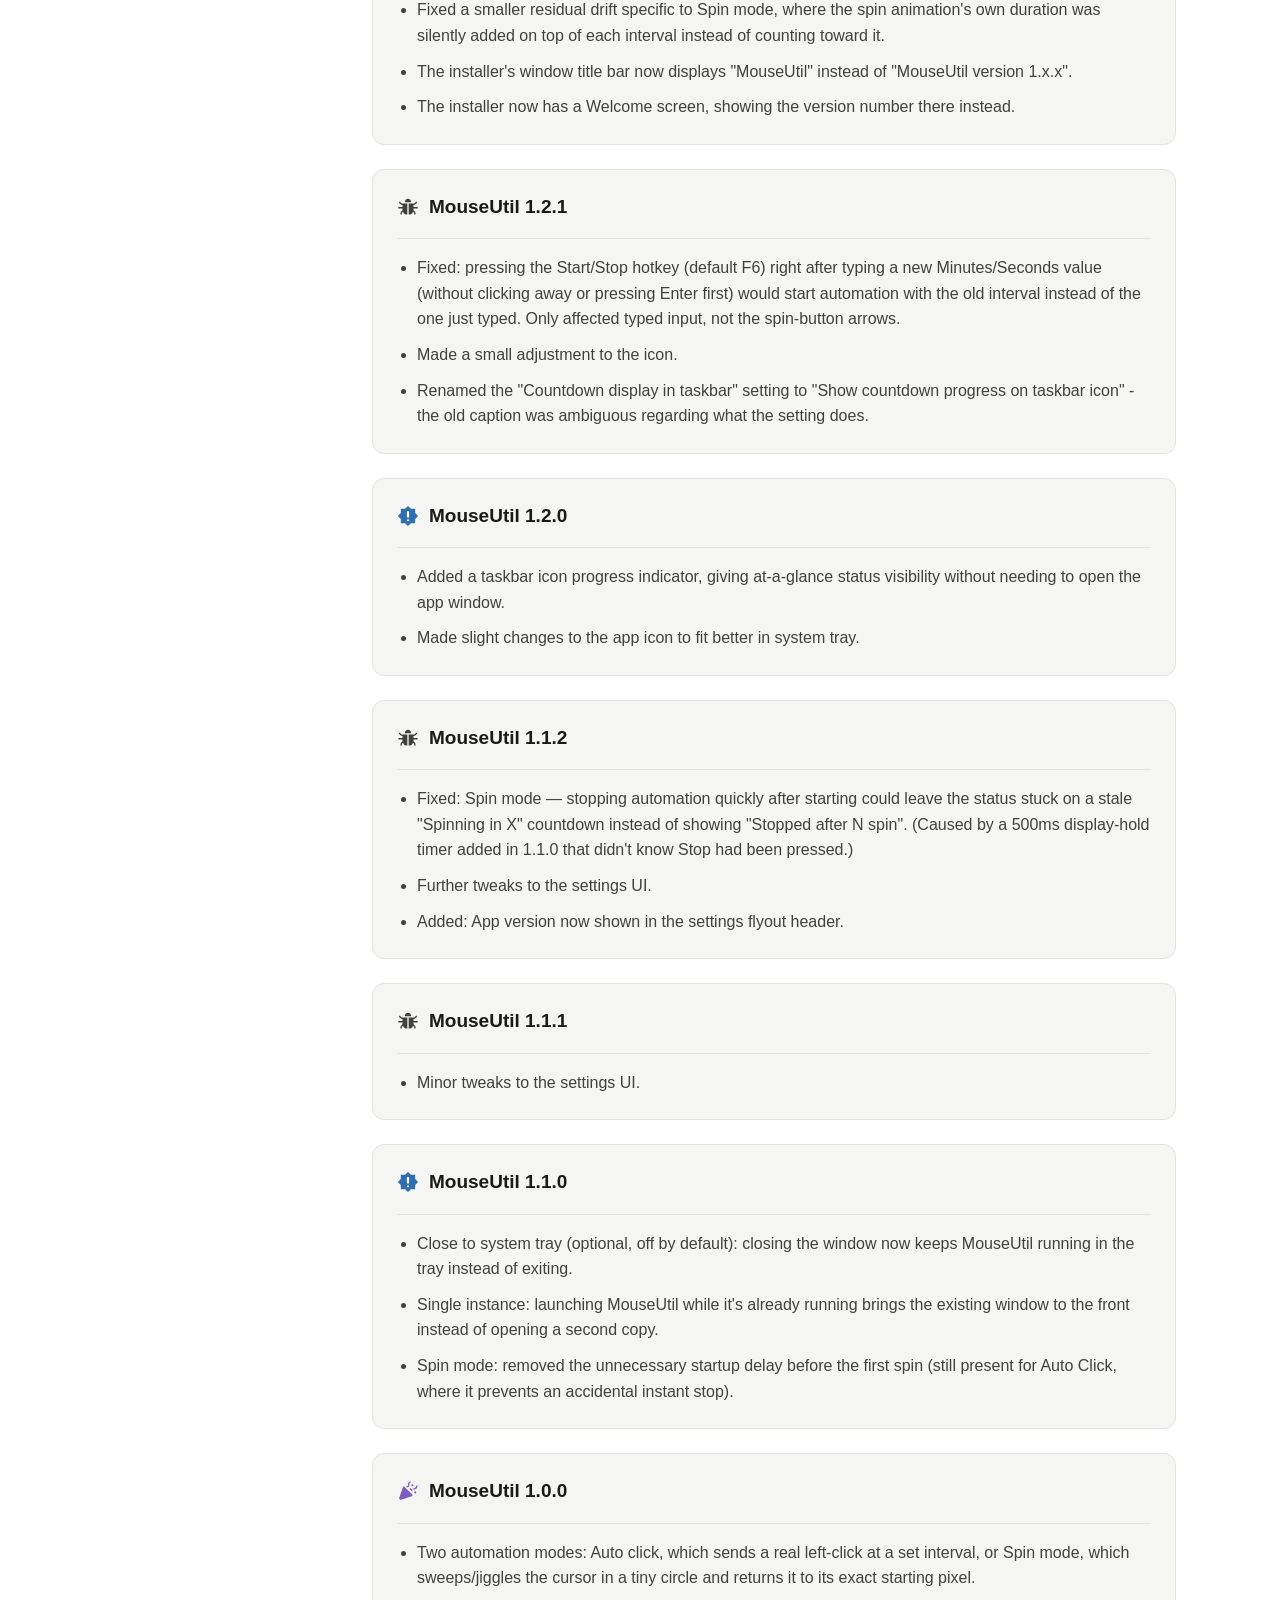
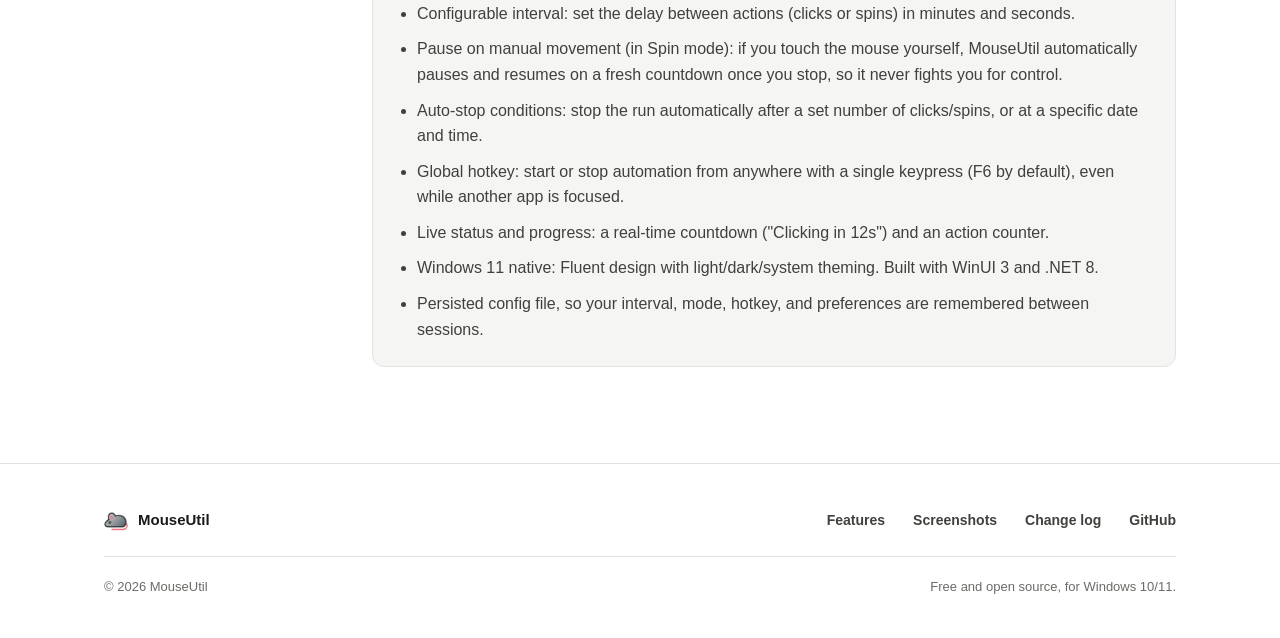
==== commit 2a0a7ed9: "Add files via upload" ====
--- a/changelog.html
+++ b/changelog.html
@@ -300,6 +300,7 @@
           </svg>
         </button>
         <div class="changelog-menu" id="changelog-menu" role="listbox">
+          <button class="theme-option" role="option" data-target="v1-3-2">MouseUtil 1.3.2</button>
           <button class="theme-option" role="option" data-target="v1-3-1">MouseUtil 1.3.1</button>
           <button class="theme-option" role="option" data-target="v1-3-0">MouseUtil 1.3.0</button>
           <button class="theme-option" role="option" data-target="v1-2-2">MouseUtil 1.2.2</button>
@@ -316,6 +317,7 @@
 
     <div class="changelog-layout">
       <nav class="changelog-sidebar" aria-label="Releases">
+        <a class="sidebar-link" href="#v1-3-2" data-target="v1-3-2">MouseUtil 1.3.2</a>
         <a class="sidebar-link" href="#v1-3-1" data-target="v1-3-1">MouseUtil 1.3.1</a>
         <a class="sidebar-link" href="#v1-3-0" data-target="v1-3-0">MouseUtil 1.3.0</a>
         <a class="sidebar-link" href="#v1-2-2" data-target="v1-2-2">MouseUtil 1.2.2</a>
@@ -329,10 +331,22 @@
 
       <div class="changelog-entries">
 
-    <div class="entry latest" id="v1-3-1">
+    <div class="entry latest" id="v1-3-2">
       <div class="entry-head">
         <span class="entry-icon icon-bug"><svg viewBox="0 0 20 20" fill="none" xmlns="http://www.w3.org/2000/svg"><path d="M10 2.5c-1.734 0-2.812 1.197-2.812 3.125h5.625C12.813 3.697 11.734 2.5 10 2.5m5 8.75h3.75V10H15V8.122c.856-.019 1.494-.294 2.113-.913l1.325-1.325L17.553 5l-1.325 1.325c-.406.406-.753.55-1.325.55h-4.278v10c1.922 0 3.322-.975 3.969-2.647l.481.481c.406.407.55.754.55 1.325v.841h1.25v-.84c0-.907-.275-1.57-.916-2.21l-1.018-1.019q.057-.445.059-.931zM3.772 6.325 2.447 5l-.885.884L2.889 7.21c.618.62 1.256.891 2.112.913V10H1.25v1.25H5v.625q.002.486.06.931l-1.02 1.019c-.64.64-.915 1.303-.915 2.21v.84h1.25v-.84c0-.572.144-.922.55-1.326l.481-.48c.65 1.671 2.047 2.646 3.969 2.646v-10H5.097c-.572 0-.922-.144-1.325-.55" fill="currentColor"/></svg></span>
-        <span class="entry-title">MouseUtil 1.3.1 <span class="latest-tag">Latest</span></span>
+        <span class="entry-title">MouseUtil 1.3.2 <span class="latest-tag">Latest</span></span>
+      </div>
+      <hr class="entry-divider">
+      <ul>
+        <li>Fixed interval number fields sometimes displaying incorrect or stuck text color on first use. The clicks/spins field in the Automatically Stop dialog and the Hours / Minutes / Seconds / Milliseconds advanced fields could display invisible or low-contrast text after a Windows system theme change while those fields were still hidden. This only affected Windows-level theme changes; the app's own Theme setting was not affected. The fields now refresh their text layout when they are first displayed.</li>
+        <li>Fixed Minutes/Seconds chevrons staying fully visible while automation was running. The up/down controls now dim along with the rest of the disabled field.</li>
+      </ul>
+    </div>
+
+    <div class="entry" id="v1-3-1">
+      <div class="entry-head">
+        <span class="entry-icon icon-bug"><svg viewBox="0 0 20 20" fill="none" xmlns="http://www.w3.org/2000/svg"><path d="M10 2.5c-1.734 0-2.812 1.197-2.812 3.125h5.625C12.813 3.697 11.734 2.5 10 2.5m5 8.75h3.75V10H15V8.122c.856-.019 1.494-.294 2.113-.913l1.325-1.325L17.553 5l-1.325 1.325c-.406.406-.753.55-1.325.55h-4.278v10c1.922 0 3.322-.975 3.969-2.647l.481.481c.406.407.55.754.55 1.325v.841h1.25v-.84c0-.907-.275-1.57-.916-2.21l-1.018-1.019q.057-.445.059-.931zM3.772 6.325 2.447 5l-.885.884L2.889 7.21c.618.62 1.256.891 2.112.913V10H1.25v1.25H5v.625q.002.486.06.931l-1.02 1.019c-.64.64-.915 1.303-.915 2.21v.84h1.25v-.84c0-.572.144-.922.55-1.326l.481-.48c.65 1.671 2.047 2.646 3.969 2.646v-10H5.097c-.572 0-.922-.144-1.325-.55" fill="currentColor"/></svg></span>
+        <span class="entry-title">MouseUtil 1.3.1</span>
       </div>
       <hr class="entry-divider">
       <ul>
